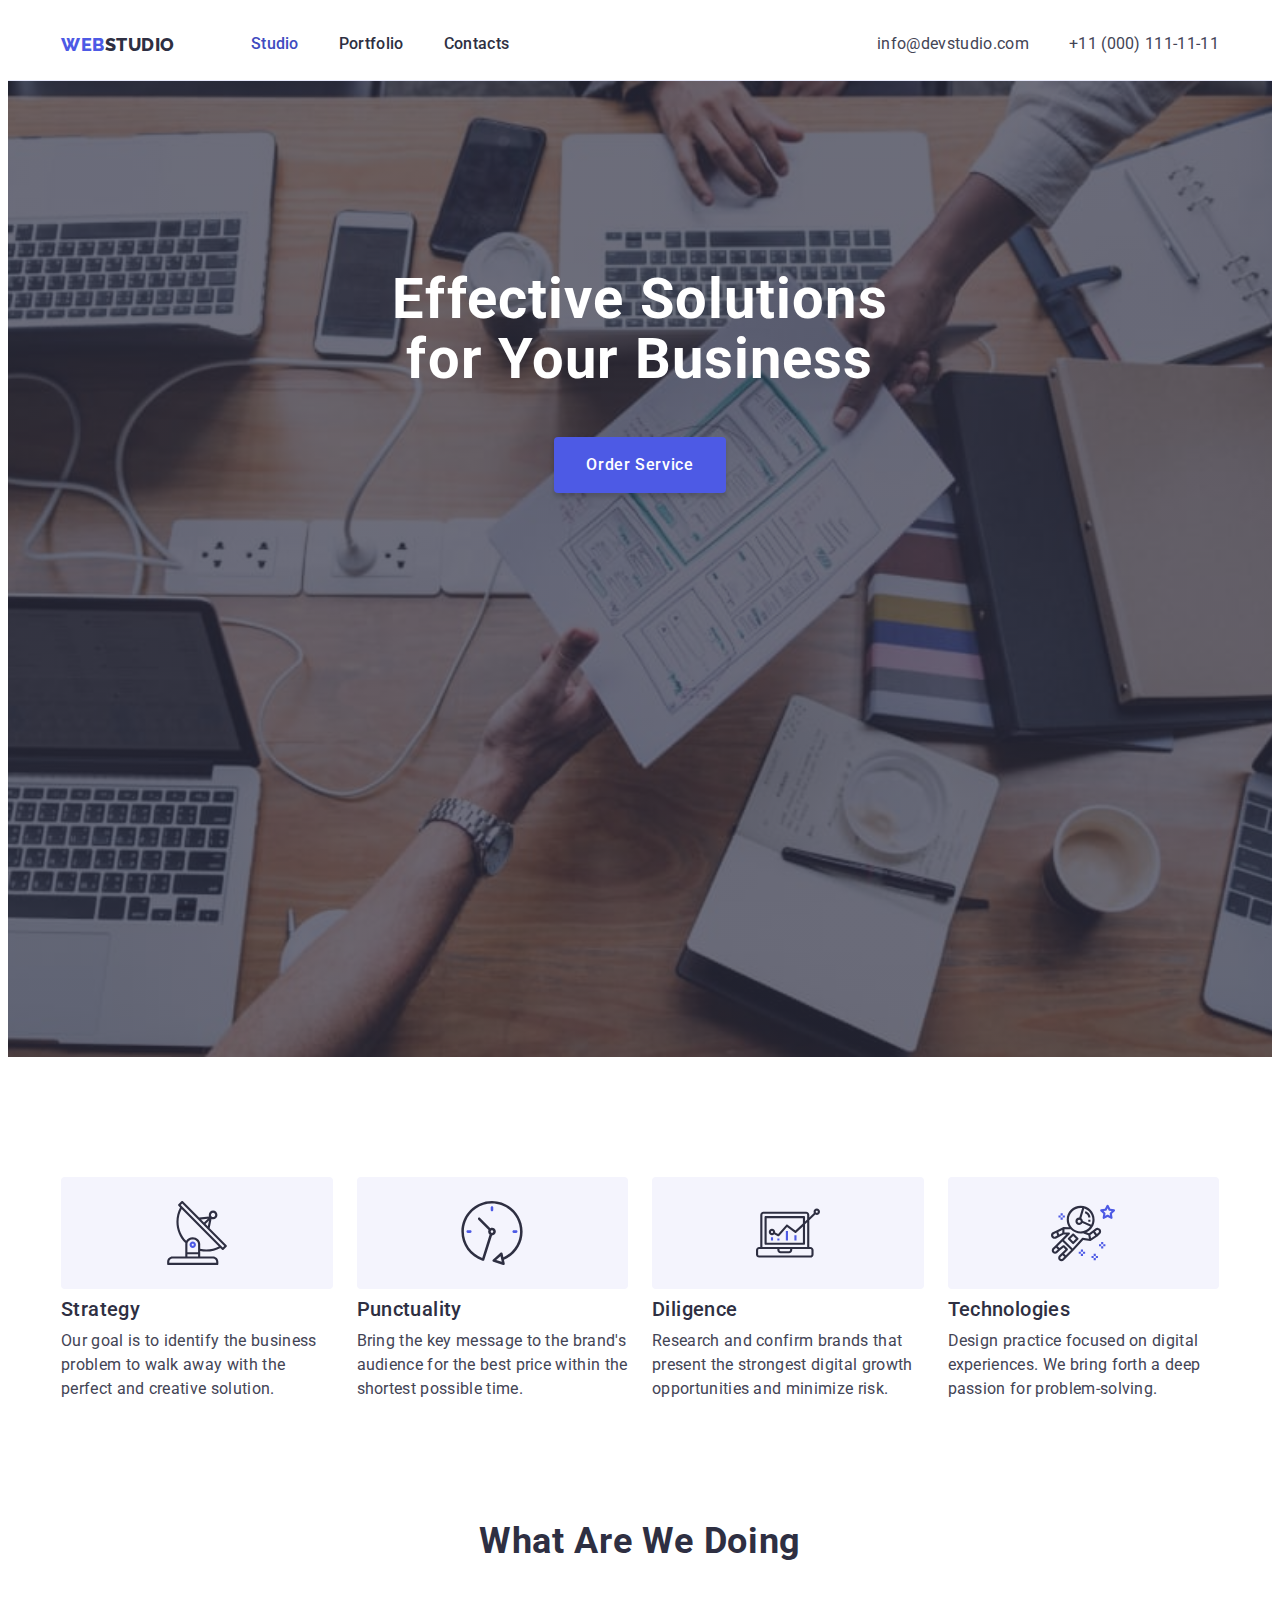
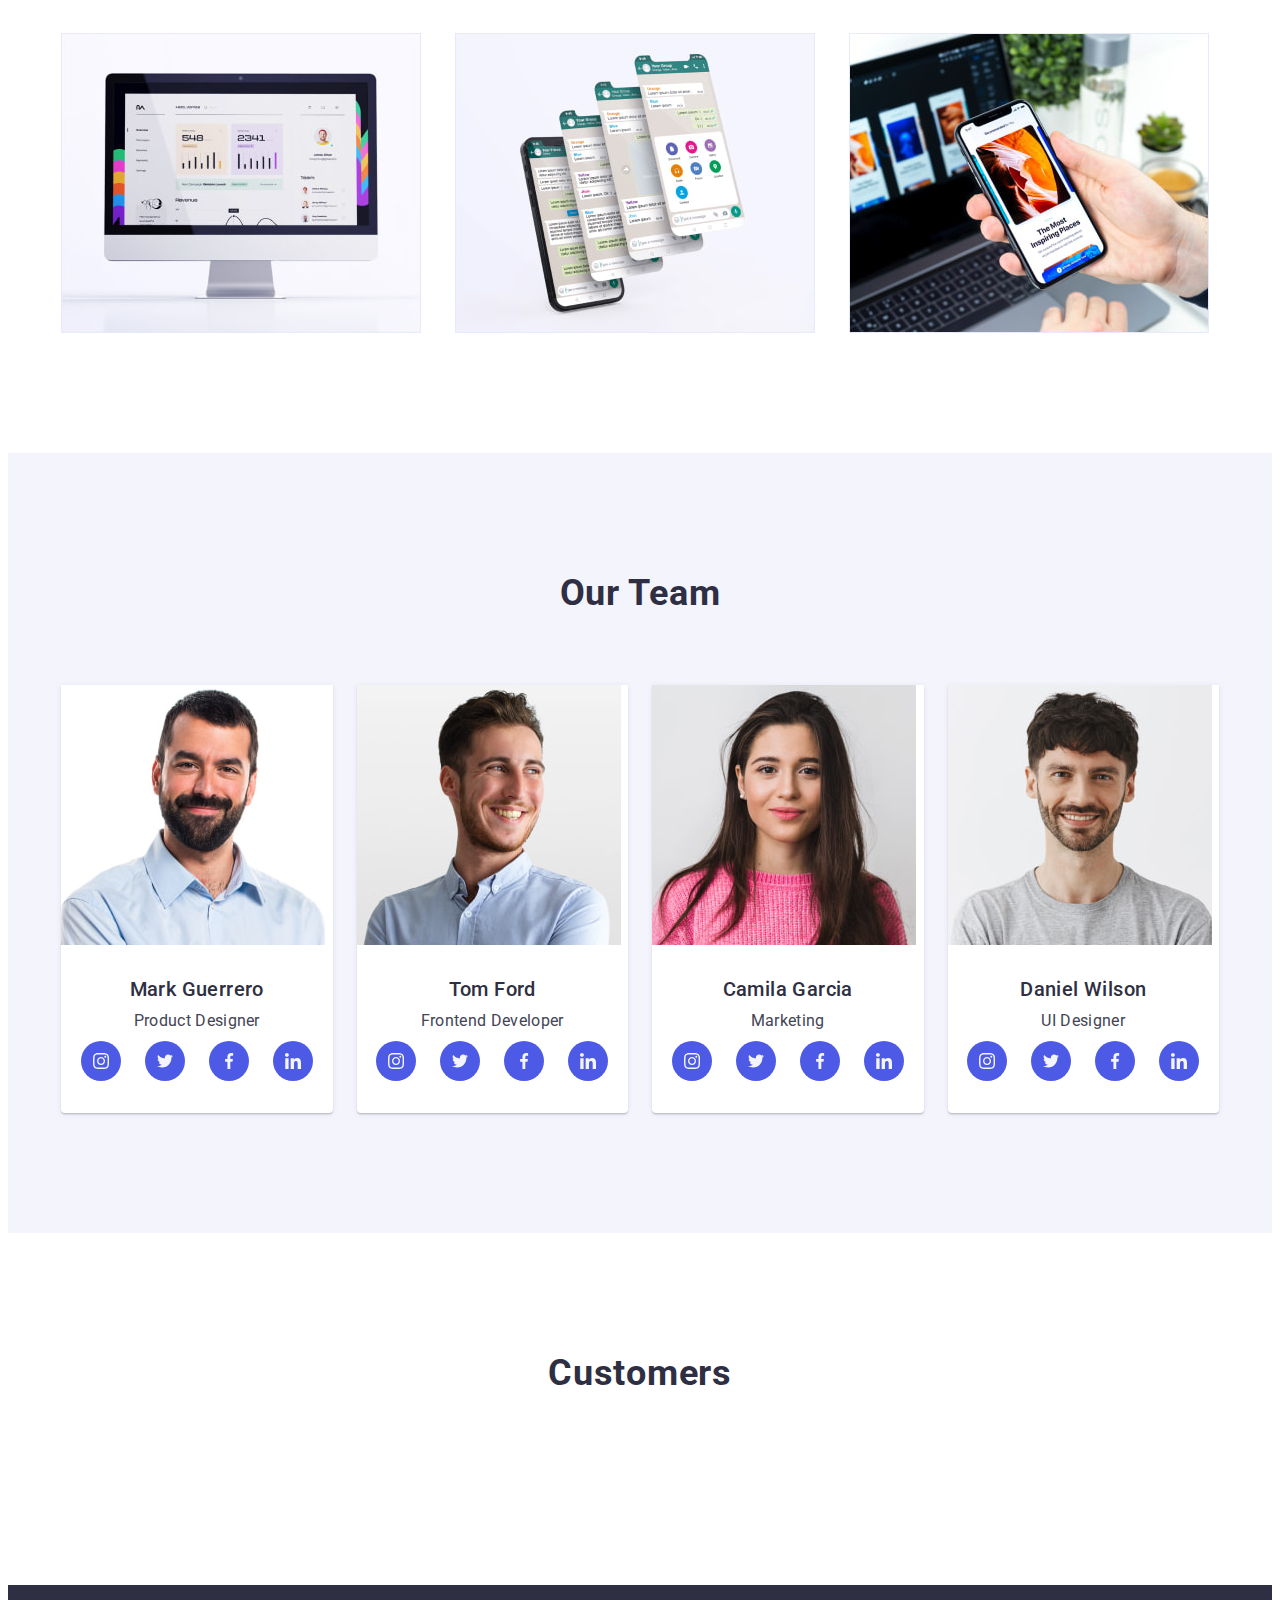
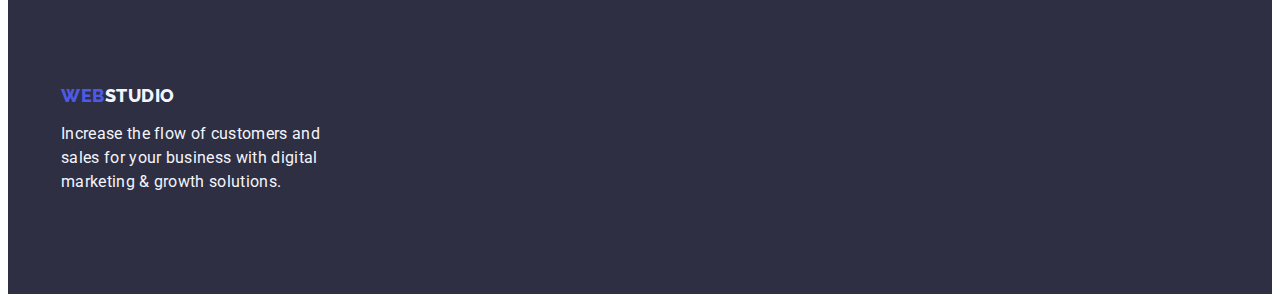
==== index.html @ a787a67c "26/03/23" ====
<!DOCTYPE html>
<html lang="en">
  <head>
    <meta charset="UTF-8" />
    <meta http-equiv="X-UA-Compatible" content="IE=edge" />
    <meta name="viewport" content="width=device-width, initial-scale=1.0" />
    <title>Web Studio</title>
    <!-- Fonts -->
    <link rel="preconnect" href="https://fonts.googleapis.com" />
    <link rel="preconnect" href="https://fonts.gstatic.com" crossorigin />
    <link
      href="https://fonts.googleapis.com/css2?family=Raleway:wght@800&family=Roboto:wght@400;500;700;900&display=swap"
      rel="stylesheet"
    />
    <!-- Modern-normalize -->
    <link
      rel="stylesheet"
      href="https://cdnjs.cloudflare.com/ajax/libs/modern-normalize/1.1.0/modern-normalize.min.css"
      integrity="sha512-wpPYUAdjBVSE4KJnH1VR1HeZfpl1ub8YT/NKx4PuQ5NmX2tKuGu6U/JRp5y+Y8XG2tV+wKQpNHVUX03MfMFn9Q=="
      crossorigin="anonymous"
      referrerpolicy="no-referrer"
    />
    <!-- Сustom styles -->
    <link rel="stylesheet" href="./css/styles.css" />
  </head>

  <body class="page">
    <!-- Header -->
    <header class="header">
      <div class="container">
        <nav class="site-nav">
          <a class="header-logo link" href="./index.html"
            >Web<span class="header-logo-studio">Studio</span></a
          >
          <ul class="nav-list list">
            <li class="nav-item">
              <a class="nav-link link current" href="./index.html">Studio</a>
            </li>
            <li class="nav-item">
              <a class="nav-link link" href="./portfolio.html">Portfolio</a>
            </li>
            <li class="nav-item">
              <a class="nav-link link" href="">Contacts</a>
            </li>
          </ul>
        </nav>
        <address class="address">
          <ul class="address-list list">
            <li class="address-item">
              <a class="address-link link" href="mailto:info@devstudio.com"
                >info@devstudio.com</a
              >
            </li>
            <li class="address-item">
              <a class="address-link link" href="tel:+110001111111"
                >+11 (000) 111-11-11</a
              >
            </li>
          </ul>
        </address>
      </div>
    </header>

    <main class="main">
      <!-- Hero -->
      <div class="bg-hero">
        <section class="hero overlay">
          <h1 class="hero-title">Effective Solutions for Your Business</h1>
          <button class="hero-btn btn" type="button">Order Service</button>
        </section>
      </div>

      <!-- Feature -->
      <section class="feature section">
        <div class="container">
          <h2 class="feature-title visually-hidden title">Feature</h2>
          <ul class="feature-list list">
            <li class="feature-item">
              <div class="feature-icon">
                <svg class="icon-antenna" width="64" height="64">
                  <use href="./images/symbol-defs.svg#icon-antenna"></use>
                </svg>
              </div>

              <h3 class="feature-subtitle subtitle">Strategy</h3>
              <p class="feature-text text">
                Our goal is to identify the business problem to walk away with
                the perfect and creative solution.
              </p>
            </li>

            <li class="feature-item">
              <div class="feature-icon">
                <svg class="icon-clock" width="64" height="64">
                  <use href="./images/symbol-defs.svg#icon-clock"></use>
                </svg>
              </div>

              <h3 class="feature-subtitle subtitle">Punctuality</h3>
              <p class="feature-text text">
                Bring the key message to the brand's audience for the best price
                within the shortest possible time.
              </p>
            </li>

            <li class="feature-item">
              <div class="feature-icon">
                <svg class="icon-diagram" width="64" height="64">
                  <use href="./images/symbol-defs.svg#icon-diagram"></use>
                </svg>
              </div>
              <h3 class="feature-subtitle subtitle">Diligence</h3>
              <p class="feature-text text">
                Research and confirm brands that present the strongest digital
                growth opportunities and minimize risk.
              </p>
            </li>

            <li class="feature-item">
              <div class="feature-icon">
                <svg class="icon-astronaut" width="64" height="64">
                  <use href="./images/symbol-defs.svg#icon-astronaut"></use>
                </svg>
              </div>
              <h3 class="feature-subtitle subtitle">Technologies</h3>
              <p class="feature-text text">
                Design practice focused on digital experiences. We bring forth a
                deep passion for problem-solving.
              </p>
            </li>
          </ul>
        </div>
      </section>

      <!-- What are we doing -->
      <section class="works section">
        <div class="container">
          <h2 class="works-title title">What are we doing</h2>
          <ul class="works-list list">
            <li class="works-item">
              <img
                src="./images/work/work-img-1.jpg"
                alt="monitor"
                width="360"
                height="300"
              />
            </li>

            <li class="works-item">
              <img
                src="./images/work/work-img-2.jpg"
                alt="touchscreen"
                width="360"
                height="300"
              />
            </li>

            <li class="works-item">
              <img
                src="./images/work/work-img-3.jpg"
                alt="mobile"
                width="360"
                height="300"
              />
            </li>
          </ul>
        </div>
      </section>

      <!-- Our team -->
      <section class="team section">
        <div class="container">
          <h2 class="team-title title">Our Team</h2>
          <ul class="team-list list">
            <li class="team-item">
              <img
                src="./images/team/mark-guerrero.jpg"
                alt="Mark Guerrero"
                width="264"
                height="260"
              />
              <div class="team-txt-card">
                <h3 class="team-subtitle subtitle">Mark Guerrero</h3>
                <p class="team-text text">Product Designer</p>

                <ul class="social-list list">
                  <li class="social-item">
                    <a
                      class="social-link link"
                      href="https://www.instagram.com/"
                      target="_blank"
                      rel="noopener noreferrer nofollow"
                    >
                      <svg class="icon-instagram" width="16" height="16">
                        <use
                          href="./images/symbol-defs.svg#icon-instagram"
                        ></use>
                      </svg>
                    </a>
                  </li>

                  <li class="social-item">
                    <a
                      class="social-link link"
                      href="https://twitter.com/"
                      target="_blank"
                      rel="noopener noreferrer nofollow"
                    >
                      <svg class="icon-twitter" width="16" height="16">
                        <use href="./images/symbol-defs.svg#icon-twitter"></use>
                      </svg>
                    </a>
                  </li>

                  <li class="social-item">
                    <a
                      class="social-link link"
                      href="https://www.facebook.com/"
                      target="_blank"
                      rel="noopener noreferrer nofollow"
                    >
                      <svg class="icon-facebook" width="16" height="16">
                        <use
                          href="./images/symbol-defs.svg#icon-facebook"
                        ></use>
                      </svg>
                    </a>
                  </li>

                  <li class="social-item">
                    <a
                      class="social-link link"
                      href="https://ua.linkedin.com/"
                      target="_blank"
                      rel="noopener noreferrer nofollow"
                    >
                      <svg class="icon-linkedin" width="16" height="16">
                        <use
                          href="./images/symbol-defs.svg#icon-linkedin"
                        ></use>
                      </svg>
                    </a>
                  </li>
                </ul>
              </div>
            </li>

            <li class="team-item">
              <img
                src="./images/team/tom-ford.jpg"
                alt="Tom Ford"
                width="264"
                height="260"
              />
              <div class="team-txt-card">
                <h3 class="team-subtitle subtitle">Tom Ford</h3>
                <p class="team-text text">Frontend Developer</p>

                <ul class="social-list list">
                  <li class="social-item">
                    <a
                      class="social-link link"
                      href="https://www.instagram.com/"
                      target="_blank"
                      rel="noopener noreferrer nofollow"
                    >
                      <svg class="icon-instagram" width="16" height="16">
                        <use
                          href="./images/symbol-defs.svg#icon-instagram"
                        ></use>
                      </svg>
                    </a>
                  </li>

                  <li class="social-item">
                    <a
                      class="social-link link"
                      href="https://twitter.com/"
                      target="_blank"
                      rel="noopener noreferrer nofollow"
                    >
                      <svg class="icon-twitter" width="16" height="16">
                        <use href="./images/symbol-defs.svg#icon-twitter"></use>
                      </svg>
                    </a>
                  </li>

                  <li class="social-item">
                    <a
                      class="social-link link"
                      href="https://www.facebook.com/"
                      target="_blank"
                      rel="noopener noreferrer nofollow"
                    >
                      <svg class="icon-facebook" width="16" height="16">
                        <use
                          href="./images/symbol-defs.svg#icon-facebook"
                        ></use>
                      </svg>
                    </a>
                  </li>

                  <li class="social-item">
                    <a
                      class="social-link link"
                      href="https://ua.linkedin.com/"
                      target="_blank"
                      rel="noopener noreferrer nofollow"
                    >
                      <svg class="icon-linkedin" width="16" height="16">
                        <use
                          href="./images/symbol-defs.svg#icon-linkedin"
                        ></use>
                      </svg>
                    </a>
                  </li>
                </ul>
              </div>
            </li>

            <li class="team-item">
              <img
                src="./images/team/camila-garcia.jpg"
                alt="Camila Garcia"
                width="264"
                height="260"
              />
              <div class="team-txt-card">
                <h3 class="team-subtitle subtitle">Camila Garcia</h3>
                <p class="team-text text">Marketing</p>

                <ul class="social-list list">
                  <li class="social-item">
                    <a
                      class="social-link link"
                      href="https://www.instagram.com/"
                      target="_blank"
                      rel="noopener noreferrer nofollow"
                    >
                      <svg class="icon-instagram" width="16" height="16">
                        <use
                          href="./images/symbol-defs.svg#icon-instagram"
                        ></use>
                      </svg>
                    </a>
                  </li>

                  <li class="social-item">
                    <a
                      class="social-link link"
                      href="https://twitter.com/"
                      target="_blank"
                      rel="noopener noreferrer nofollow"
                    >
                      <svg class="icon-twitter" width="16" height="16">
                        <use href="./images/symbol-defs.svg#icon-twitter"></use>
                      </svg>
                    </a>
                  </li>

                  <li class="social-item">
                    <a
                      class="social-link link"
                      href="https://www.facebook.com/"
                      target="_blank"
                      rel="noopener noreferrer nofollow"
                    >
                      <svg class="icon-facebook" width="16" height="16">
                        <use
                          href="./images/symbol-defs.svg#icon-facebook"
                        ></use>
                      </svg>
                    </a>
                  </li>

                  <li class="social-item">
                    <a
                      class="social-link link"
                      href="https://ua.linkedin.com/"
                      target="_blank"
                      rel="noopener noreferrer nofollow"
                    >
                      <svg class="icon-linkedin" width="16" height="16">
                        <use
                          href="./images/symbol-defs.svg#icon-linkedin"
                        ></use>
                      </svg>
                    </a>
                  </li>
                </ul>
              </div>
            </li>

            <li class="team-item">
              <img
                src="./images/team/daniel-wilson.jpg"
                alt="Daniel Wilson"
                width="264"
                height="260"
              />
              <div class="team-txt-card">
                <h3 class="team-subtitle subtitle">Daniel Wilson</h3>
                <p class="team-text text">UI Designer</p>

                <ul class="social-list list">
                  <li class="social-item">
                    <a
                      class="social-link link"
                      href="https://www.instagram.com/"
                      target="_blank"
                      rel="noopener noreferrer nofollow"
                    >
                      <svg class="icon-instagram" width="16" height="16">
                        <use
                          href="./images/symbol-defs.svg#icon-instagram"
                        ></use>
                      </svg>
                    </a>
                  </li>

                  <li class="social-item">
                    <a
                      class="social-link link"
                      href="https://twitter.com/"
                      target="_blank"
                      rel="noopener noreferrer nofollow"
                    >
                      <svg class="icon-twitter" width="16" height="16">
                        <use href="./images/symbol-defs.svg#icon-twitter"></use>
                      </svg>
                    </a>
                  </li>

                  <li class="social-item">
                    <a
                      class="social-link link"
                      href="https://www.facebook.com/"
                      target="_blank"
                      rel="noopener noreferrer nofollow"
                    >
                      <svg class="icon-facebook" width="16" height="16">
                        <use
                          href="./images/symbol-defs.svg#icon-facebook"
                        ></use>
                      </svg>
                    </a>
                  </li>

                  <li class="social-item">
                    <a
                      class="social-link link"
                      href="https://ua.linkedin.com/"
                      target="_blank"
                      rel="noopener noreferrer nofollow"
                    >
                      <svg class="icon-linkedin" width="16" height="16">
                        <use
                          href="./images/symbol-defs.svg#icon-linkedin"
                        ></use>
                      </svg>
                    </a>
                  </li>
                </ul>
              </div>
            </li>
          </ul>
        </div>
      </section>

      <!-- Customers -->
      <section class="customers section">
        <div class="container">
          <h2 class="customers-title title">Customers</h2>
          <ul class="customers-list list">
            <li class="customers-item"></li>
            <li class="customers-item"></li>
            <li class="customers-item"></li>
            <li class="customers-item"></li>
            <li class="customers-item"></li>
            <li class="customers-item"></li>
          </ul>
        </div>
      </section>
    </main>

    <!-- Footer -->
    <footer class="footer">
      <div class="container">
        <a class="footer-logo link" href="./index.html"
          >Web<span class="footer-logo-studio">Studio</span></a
        >
        <p class="footer-text text">
          Increase the flow of customers and sales for your business with
          digital marketing & growth solutions.
        </p>
      </div>
    </footer>
  </body>
</html>
---- css/styles.css ----
:root {
  /** Fonts */
  --primary-font: 'Roboto', sans-serif;
  --secondary-font: 'Raleway', sans-serif;

  /** Logo txt colors */
  --primary-logo-cl: #4d5ae5;
  --secondary-logo-cl: #2e2f42;
  --footer-studio-cl: #f4f4fd;

  /** Text colors */
  --primary-txt-cl: #434455;
  --secondary-txt-cl: #2e2f42;
  --hero-txt-cl: #ffffff;
  --footer-txt-cl: #f4f4fd;
  --accent-link-txt-cl: #404bbf;

  /** Background colors */
  --page-bgd-cl: #ffffff;
  --hero-bgd-cl: #2e2f42;
  --team-bgd-cl: #f4f4fd;
  --footer-bgd-cl: #2e2f42;

  /** Buttons text colors */
  --btn-hero-txt-cl: #ffffff;
  --btns-portfolio-txt-cl: #4d5ae5;
  --accent-btns-portfolio-txt-cl: #ffffff;

  /** Buttons background colors */
  --btn-hero-bgd-cl: #4d5ae5;
  --btns-portfolio-bgd-cl: #f4f4fd;
  --accent-btns-bgd-cl: #404bbf;

  /** Buttons border color */
  --btns-portfolio-border-cl: #e7e9fc;

  /** Header line color */
  --header-line-cl: #e7e9fc;

  /** Cards */
  --cards-bgd-cl: #ffffff;
  --portfolio-cards-border-cl: #e7e9fc;

  /** Icons color */
--feature-icons-bgd: #F4F4FD;
--social-links-cl: #F4F4FD; 
--social-links-bgd: #4D5AE5;
}

.page {
  font-family: var(--primary-font);

  color: var(--primary-txt-cl);
  background-color: var(--page-bgd-cl);
}

/** === Reset === */

h1,
h2,
h3,
h4,
h5,
h6,
p {
  margin-top: 0px;
  margin-bottom: 0px;
}

ul {
  margin-top: 0px;
  margin-bottom: 0px;
  padding-left: 0px;
}

img {
  display: block;

  max-width: 100%;
  height: auto;
}

address {
  font-style: normal;
}

button {
  cursor: pointer;
}

.link {
  text-decoration: none;
}

.list {
  list-style: none;
}

/** === General === */

.section {
  padding-top: 120px;
  padding-bottom: 120px;
}

.container {
  width: 1158px;
  padding-left: 15px;
  padding-right: 15px;
  margin-left: auto;
  margin-right: auto;
}

.visually-hidden {
  position: absolute;
  width: 1px;
  height: 1px;
  margin: -1px;
  border: 0;
  padding: 0;

  white-space: nowrap;
  clip-path: inset(100%);
  clip: rect(0 0 0 0);
  overflow: hidden;
}

.btn {
  font-weight: 500;
  font-size: 16px;
  line-height: calc(24 / 16);
}

.section .title {
  margin-bottom: 72px;

  font-size: 36px;
  line-height: calc(40 / 36);
  letter-spacing: 0.02em;

  text-transform: capitalize;
  text-align: center;

  color: var(--secondary-txt-cl);
}

.section .subtitle {
  font-weight: 500;
  font-size: 20px;
  line-height: calc(24 / 20);
  letter-spacing: 0.02em;

  color: var(--secondary-txt-cl);
}

.text {
  font-size: 16px;
  line-height: calc(24 / 16);
  letter-spacing: 0.02em;
}

/**========== Header ==========*/

.header > .container {
  display: flex;
  align-items: center;
}

.site-nav {
  display: flex;
  align-items: center;
}

.nav-list,
.address-list {
  display: flex;
  align-items: center;
}

.nav-item:not(:last-child),
.address-item:not(:last-child) {
  margin-right: 40px;
}

.address {
  margin-left: auto;
}

.header-logo {
  margin-right: 76px;  
}

.nav-link,
.address-link {
  display: inline-block;

  padding-top: 24px;
  padding-bottom: 24px;
}

.header {
  border-bottom: 1px solid var(--header-line-cl);
}

.header-logo {
  font-family: var(--secondary-font);
  font-weight: 800;
  font-size: 18px;
  line-height: calc(21 / 18);
  letter-spacing: 0.03em;

  text-transform: uppercase;

  color: var(--primary-logo-cl);
}

.header-logo-studio {
  color: var(--secondary-logo-cl);
}

.nav-link {
  font-weight: 500;
  font-size: 16px;
  line-height: calc(24 / 16);
  letter-spacing: 0.02em;

  color: var(--secondary-txt-cl);
}

.nav-list .link:hover,
.nav-list .link:focus,
.nav-list .link.current,
.address-list .link:hover,
.address-list .link:focus {
  color: var(--accent-link-txt-cl);
}

.address-link {
  font-weight: 400;
  font-size: 16px;
  line-height: calc(24 / 16);
  letter-spacing: 0.02em;

  color: currentColor;
}

/**========== Hero ========== */

.bg-hero {
  background-color: var(--hero-bgd-cl);
}

.overlay {
  max-width: 1440px;
  min-height: 600px;

  margin-left: auto;
  margin-right: auto;

  background-image: linear-gradient(
      rgba(46, 47, 66, 0.7),
      rgba(46, 47, 66, 0.7)
    ),
    url("../images/hero/people-office.jpg");  
  background-size: cover;
  background-position: center;
}

.hero {
  padding-top: 188px;
  padding-bottom: 188px;
}

.hero-title {
  margin-bottom: 48px;
  margin-right: auto;
  margin-left: auto;
  max-width: 496px;

  font-size: 56px;
  line-height: calc(60 / 56);
  letter-spacing: 0.02em;
  text-align: center;

  color: var(--hero-txt-cl);
}

.hero-btn {
  display: block;
  margin-right: auto;
  margin-left: auto;
  padding: 16px 32px;
  min-width: 169px;

  font-family: inherit;
  letter-spacing: 0.04em;

  color: var(--btn-hero-txt-cl);
  background-color: var(--btn-hero-bgd-cl);

  border: none;
  box-shadow: 0px 4px 4px rgba(0, 0, 0, 0.15);
  border-radius: 4px;
}

.hero-btn:hover,
.hero-btn:focus {
  background-color: var(--accent-btns-bgd-cl);
}

/**========== Feature ==========*/

.feature-list {
  display: flex;
  gap: 24px;
}

.feature-item {
  flex-basis: calc((100% - 72px) / 4);
}

.feature-icon {
  display: flex;
  justify-content: center;
  align-items: center;

  margin-bottom: 8px;
  height: 112px;

  background-color: var(--feature-icons-bgd);

  border-radius: 4px;  
}

.feature-subtitle {
  margin-bottom: 8px;
}

/**========== What are we doing ==========*/

.works {
  padding-top: 0px;
}

.works-list {
  display: flex;
  flex-wrap: wrap;
  column-gap: 24px;
  row-gap: 24px;
}

.works-item {
  flex-basis: calc((100% - 48px) / 3);
}

/**========== Our team ==========*/

.team {
  background-color: var(--team-bgd-cl);
}

.team-list {
  display: flex;
  flex-wrap: wrap;
  column-gap: 24px;
  row-gap: 24px;
}

.team-item {
  flex-basis: calc((100% - 72px) / 4);

  background-color: var(--cards-bgd-cl);

  box-shadow: 0px 1px 6px rgba(46, 47, 66, 0.08),
    0px 1px 1px rgba(46, 47, 66, 0.16), 0px 2px 1px rgba(46, 47, 66, 0.08);
  border-radius: 0px 0px 4px 4px;
}

.team-txt-card {
  padding: 32px 0px;  
}

.team-subtitle {
  margin-bottom: 8px;

  text-align: center;
}

.team-text {
  margin-bottom: 8px;

  text-align: center;  
}

/**========== Our team (social) ==========*/

.social-list {
  display: flex;  
  justify-content: center;
  gap: 24px;
}

.social-link {
  display: flex;  
  justify-content: center;
  align-items: center;    
  width: 40px;
  height: 40px;
  
  background-color: var(--social-links-bgd);  
  
  border-radius: 50%;
}





















/**========== Customers ==========*/

/**========== Footer ==========*/

.footer {
  padding-top: 100px;
  padding-bottom: 100px;
}

.footer-logo {
  display: inline-block;
  margin-bottom: 16px;

  font-family: var(--secondary-font);
  font-weight: 800;
  font-size: 18px;
  line-height: calc(21 / 18);
  letter-spacing: 0.03em;

  text-transform: uppercase;

  color: var(--primary-logo-cl);
}

.footer-logo-studio {
  color: var(--footer-studio-cl);
}

.footer-text {
  width: 264px;

  color: var(--footer-txt-cl);
}

.footer {
  background-color: var(--footer-bgd-cl);
}

/**========== Portfolio ==========*/

.portfolio {
  padding-top: 96px;
}

.portfolio-buttons {
  display: flex;
  justify-content: center;

  margin-bottom: 72px;
}

.portfolio-cards {
  display: flex;
  flex-wrap: wrap;
  column-gap: 24px;
  row-gap: 48px;
}

.portfolio-buttons > .item:not(:last-child) {
  margin-right: 24px;
}

.portfolio-btn {
  padding: 11px 23px;

  font-family: inherit;
  letter-spacing: 0.04em;

  color: var(--btns-portfolio-txt-cl);
  background-color: var(--btns-portfolio-bgd-cl);

  border: 1px solid var(--btns-portfolio-border-cl);
  border-radius: 4px;
}

.portfolio-btn:hover,
.portfolio-btn:focus {
  color: var(--accent-btns-portfolio-txt-cl);
  background-color: var(--accent-btns-bgd-cl);

  box-shadow: 0px 3px 1px rgba(0, 0, 0, 0.1), 0px 2px 1px rgba(0, 0, 0, 0.08),
    0px 2px 2px rgba(0, 0, 0, 0.12);
}

.portfolio-subtitle {
  margin-bottom: 8px;
}

.portfolio-text {
  color: var(--primary-txt-cl);
}

.portfolio-cards > .item {
  flex-basis: calc((100% - 48px) / 3);

  background-color: var(--cards-bgd-cl);
}

.portfolio-cards > .item:hover {
  box-shadow: 0px 1px 6px rgba(46, 47, 66, 0.08),
    0px 1px 1px rgba(46, 47, 66, 0.16), 0px 2px 1px rgba(46, 47, 66, 0.08);
}

.portfolio-txt-card {
  padding: 32px 16px;

  border: 1px solid var(--portfolio-cards-border-cl);
  border-top: 0px;
}
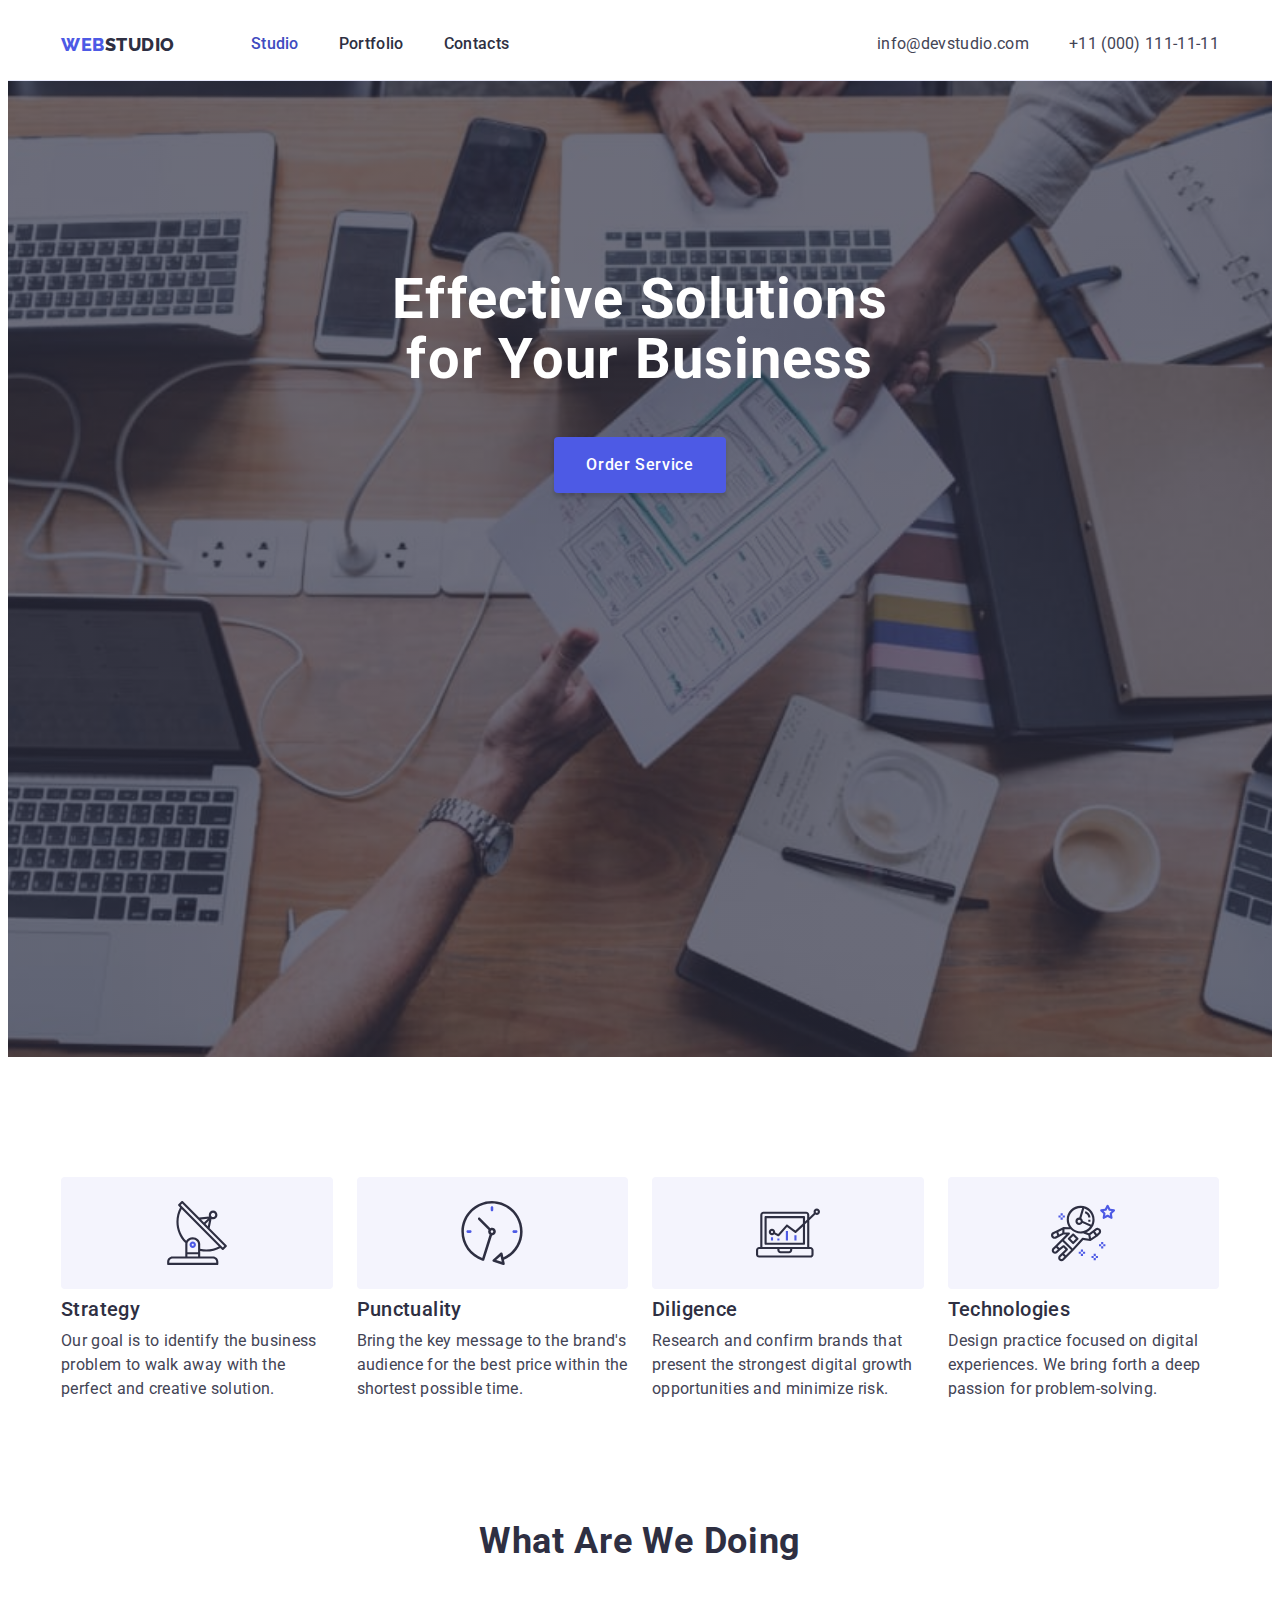
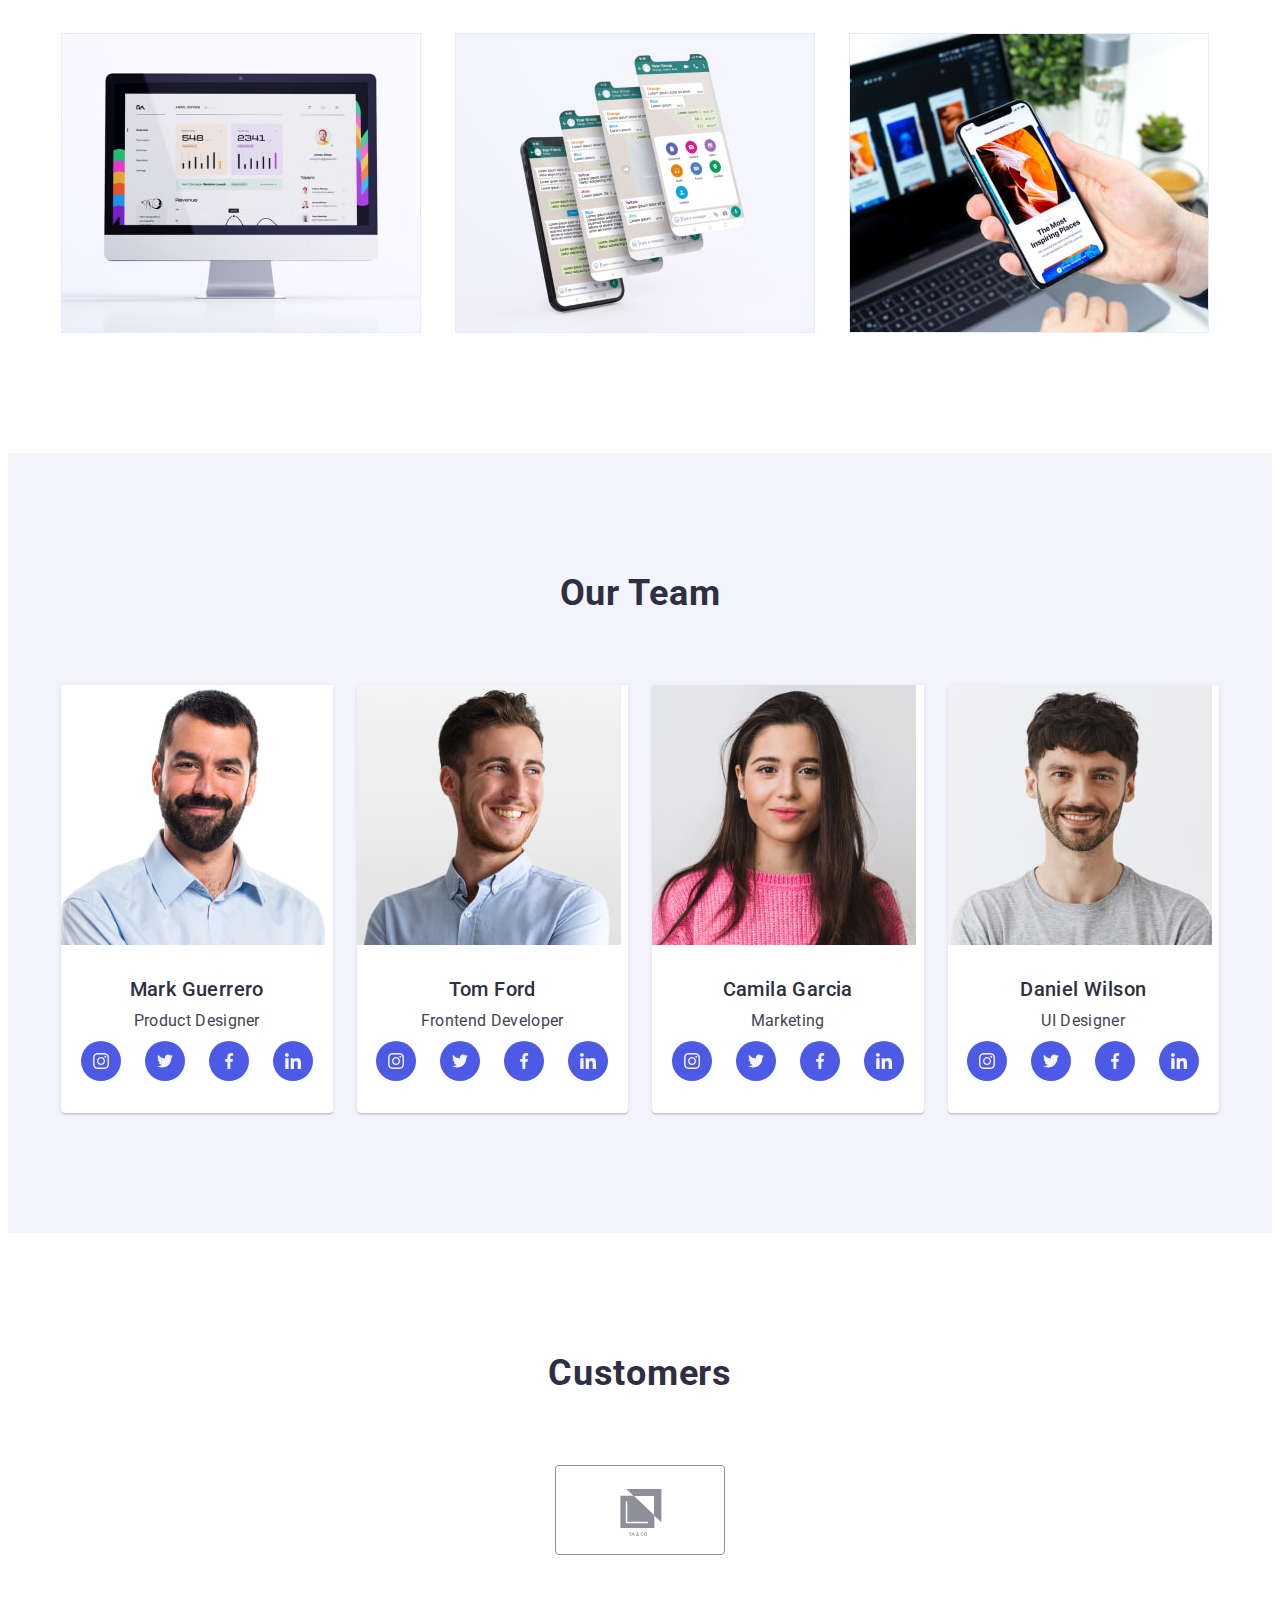
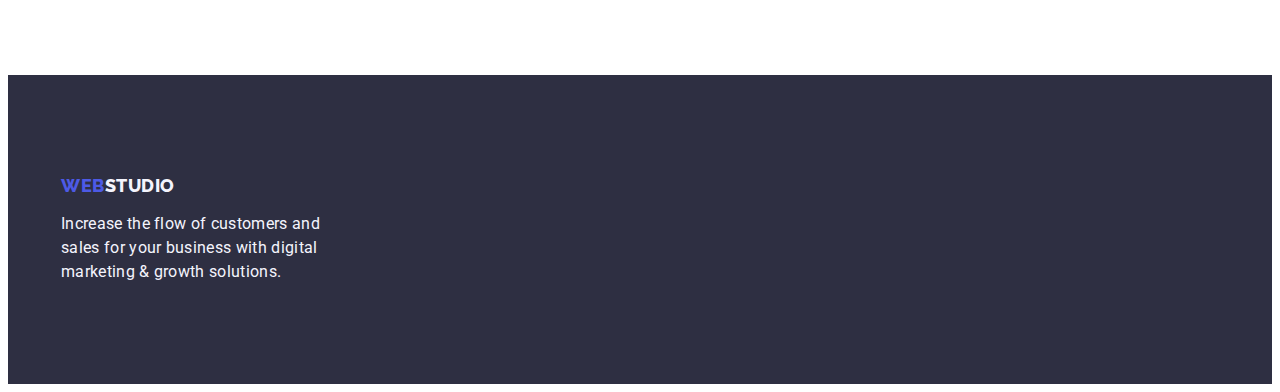
==== commit 52339d33: "27/03/23" ====
--- a/index.html
+++ b/index.html
@@ -77,8 +77,8 @@
           <ul class="feature-list list">
             <li class="feature-item">
               <div class="feature-icon">
-                <svg class="icon-antenna" width="64" height="64">
-                  <use href="./images/symbol-defs.svg#icon-antenna"></use>
+                <svg class="icon-antenna icon">
+                  <use href="./images/icons.svg#icon-antenna"></use>
                 </svg>
               </div>
 
@@ -91,8 +91,8 @@
 
             <li class="feature-item">
               <div class="feature-icon">
-                <svg class="icon-clock" width="64" height="64">
-                  <use href="./images/symbol-defs.svg#icon-clock"></use>
+                <svg class="icon-clock icon">
+                  <use href="./images/icons.svg#icon-clock"></use>
                 </svg>
               </div>
 
@@ -105,8 +105,8 @@
 
             <li class="feature-item">
               <div class="feature-icon">
-                <svg class="icon-diagram" width="64" height="64">
-                  <use href="./images/symbol-defs.svg#icon-diagram"></use>
+                <svg class="icon-diagram icon">
+                  <use href="./images/icons.svg#icon-diagram"></use>
                 </svg>
               </div>
               <h3 class="feature-subtitle subtitle">Diligence</h3>
@@ -118,8 +118,8 @@
 
             <li class="feature-item">
               <div class="feature-icon">
-                <svg class="icon-astronaut" width="64" height="64">
-                  <use href="./images/symbol-defs.svg#icon-astronaut"></use>
+                <svg class="icon-astronaut icon">
+                  <use href="./images/icons.svg#icon-astronaut"></use>
                 </svg>
               </div>
               <h3 class="feature-subtitle subtitle">Technologies</h3>
@@ -191,9 +191,9 @@
                       target="_blank"
                       rel="noopener noreferrer nofollow"
                     >
-                      <svg class="icon-instagram" width="16" height="16">
-                        <use
-                          href="./images/symbol-defs.svg#icon-instagram"
+                      <svg class="icon-instagram icon">
+                        <use
+                          href="./images/icons.svg#icon-instagram"
                         ></use>
                       </svg>
                     </a>
@@ -206,8 +206,8 @@
                       target="_blank"
                       rel="noopener noreferrer nofollow"
                     >
-                      <svg class="icon-twitter" width="16" height="16">
-                        <use href="./images/symbol-defs.svg#icon-twitter"></use>
+                      <svg class="icon-twitter icon">
+                        <use href="./images/icons.svg#icon-twitter"></use>
                       </svg>
                     </a>
                   </li>
@@ -219,9 +219,9 @@
                       target="_blank"
                       rel="noopener noreferrer nofollow"
                     >
-                      <svg class="icon-facebook" width="16" height="16">
-                        <use
-                          href="./images/symbol-defs.svg#icon-facebook"
+                      <svg class="icon-facebook icon">
+                        <use
+                          href="./images/icons.svg#icon-facebook"
                         ></use>
                       </svg>
                     </a>
@@ -234,9 +234,9 @@
                       target="_blank"
                       rel="noopener noreferrer nofollow"
                     >
-                      <svg class="icon-linkedin" width="16" height="16">
-                        <use
-                          href="./images/symbol-defs.svg#icon-linkedin"
+                      <svg class="icon-linkedin icon">
+                        <use
+                          href="./images/icons.svg#icon-linkedin"
                         ></use>
                       </svg>
                     </a>
@@ -264,9 +264,9 @@
                       target="_blank"
                       rel="noopener noreferrer nofollow"
                     >
-                      <svg class="icon-instagram" width="16" height="16">
-                        <use
-                          href="./images/symbol-defs.svg#icon-instagram"
+                      <svg class="icon-instagram icon">
+                        <use
+                          href="./images/icons.svg#icon-instagram"
                         ></use>
                       </svg>
                     </a>
@@ -279,8 +279,8 @@
                       target="_blank"
                       rel="noopener noreferrer nofollow"
                     >
-                      <svg class="icon-twitter" width="16" height="16">
-                        <use href="./images/symbol-defs.svg#icon-twitter"></use>
+                      <svg class="icon-twitter icon">
+                        <use href="./images/icons.svg#icon-twitter"></use>
                       </svg>
                     </a>
                   </li>
@@ -292,9 +292,9 @@
                       target="_blank"
                       rel="noopener noreferrer nofollow"
                     >
-                      <svg class="icon-facebook" width="16" height="16">
-                        <use
-                          href="./images/symbol-defs.svg#icon-facebook"
+                      <svg class="icon-facebook icon">
+                        <use
+                          href="./images/icons.svg#icon-facebook"
                         ></use>
                       </svg>
                     </a>
@@ -307,9 +307,9 @@
                       target="_blank"
                       rel="noopener noreferrer nofollow"
                     >
-                      <svg class="icon-linkedin" width="16" height="16">
-                        <use
-                          href="./images/symbol-defs.svg#icon-linkedin"
+                      <svg class="icon-linkedin icon">
+                        <use
+                          href="./images/icons.svg#icon-linkedin"
                         ></use>
                       </svg>
                     </a>
@@ -337,9 +337,9 @@
                       target="_blank"
                       rel="noopener noreferrer nofollow"
                     >
-                      <svg class="icon-instagram" width="16" height="16">
-                        <use
-                          href="./images/symbol-defs.svg#icon-instagram"
+                      <svg class="icon-instagram icon">
+                        <use
+                          href="./images/icons.svg#icon-instagram"
                         ></use>
                       </svg>
                     </a>
@@ -352,8 +352,8 @@
                       target="_blank"
                       rel="noopener noreferrer nofollow"
                     >
-                      <svg class="icon-twitter" width="16" height="16">
-                        <use href="./images/symbol-defs.svg#icon-twitter"></use>
+                      <svg class="icon-twitter icon">
+                        <use href="./images/icons.svg#icon-twitter"></use>
                       </svg>
                     </a>
                   </li>
@@ -365,9 +365,9 @@
                       target="_blank"
                       rel="noopener noreferrer nofollow"
                     >
-                      <svg class="icon-facebook" width="16" height="16">
-                        <use
-                          href="./images/symbol-defs.svg#icon-facebook"
+                      <svg class="icon-facebook icon">
+                        <use
+                          href="./images/icons.svg#icon-facebook"
                         ></use>
                       </svg>
                     </a>
@@ -380,9 +380,9 @@
                       target="_blank"
                       rel="noopener noreferrer nofollow"
                     >
-                      <svg class="icon-linkedin" width="16" height="16">
-                        <use
-                          href="./images/symbol-defs.svg#icon-linkedin"
+                      <svg class="icon-linkedin icon">
+                        <use
+                          href="./images/icons.svg#icon-linkedin"
                         ></use>
                       </svg>
                     </a>
@@ -410,9 +410,9 @@
                       target="_blank"
                       rel="noopener noreferrer nofollow"
                     >
-                      <svg class="icon-instagram" width="16" height="16">
-                        <use
-                          href="./images/symbol-defs.svg#icon-instagram"
+                      <svg class="icon-instagram icon">
+                        <use
+                          href="./images/icons.svg#icon-instagram"
                         ></use>
                       </svg>
                     </a>
@@ -425,8 +425,8 @@
                       target="_blank"
                       rel="noopener noreferrer nofollow"
                     >
-                      <svg class="icon-twitter" width="16" height="16">
-                        <use href="./images/symbol-defs.svg#icon-twitter"></use>
+                      <svg class="icon-twitter icon">
+                        <use href="./images/icons.svg#icon-twitter"></use>
                       </svg>
                     </a>
                   </li>
@@ -438,9 +438,9 @@
                       target="_blank"
                       rel="noopener noreferrer nofollow"
                     >
-                      <svg class="icon-facebook" width="16" height="16">
-                        <use
-                          href="./images/symbol-defs.svg#icon-facebook"
+                      <svg class="icon-facebook icon">
+                        <use
+                          href="./images/icons.svg#icon-facebook"
                         ></use>
                       </svg>
                     </a>
@@ -453,9 +453,9 @@
                       target="_blank"
                       rel="noopener noreferrer nofollow"
                     >
-                      <svg class="icon-linkedin" width="16" height="16">
-                        <use
-                          href="./images/symbol-defs.svg#icon-linkedin"
+                      <svg class="icon-linkedin icon">
+                        <use
+                          href="./images/icons.svg#icon-linkedin"
                         ></use>
                       </svg>
                     </a>
@@ -472,12 +472,16 @@
         <div class="container">
           <h2 class="customers-title title">Customers</h2>
           <ul class="customers-list list">
-            <li class="customers-item"></li>
-            <li class="customers-item"></li>
-            <li class="customers-item"></li>
-            <li class="customers-item"></li>
-            <li class="customers-item"></li>
-            <li class="customers-item"></li>
+            <li class="customers-item">
+              <a class="customers-link" href="#" target="_blank" rel="noopener noreferrer nofollow"
+                ><svg class="client-logo">
+                  <use href="./images/icons.svg#icon-client-1"></use></svg
+              ></a>
+            </li>
+
+
+
+
           </ul>
         </div>
       </section>
--- a/css/styles.css
+++ b/css/styles.css
@@ -45,6 +45,11 @@
 --feature-icons-bgd: #F4F4FD;
 --social-links-cl: #F4F4FD; 
 --social-links-bgd: #4D5AE5;
+--social-links-accent-bgd: #404BBF;
+--customers-links-cl: #8E8F99;
+--customers-links-accent-cl: #404BBF;
+--customers-border-links-cl: #8E8F99;
+--customers-border-links-accent-cl: #404BBF;
 }
 
 .page {
@@ -317,6 +322,11 @@
 
 .feature-item {
   flex-basis: calc((100% - 72px) / 4);
+}
+
+.feature .icon {
+  width: 64px;
+  height: 64px;
 }
 
 .feature-icon {
@@ -412,27 +422,48 @@
   border-radius: 50%;
 }
 
-
-
-
-
-
-
-
-
-
-
-
-
-
-
-
-
-
-
-
+.social-link:hover,
+.social-link:focus {
+  background-color: var(--social-links-accent-bgd);
+}
+
+.team .icon {
+  width: 16px;
+  height: 16px;
+  fill: var(--social-links-cl);
+}
 
 /**========== Customers ==========*/
+
+.customers-list {
+  display: flex;
+  justify-content: center;
+  gap: 24px;
+}
+
+.customers-link {
+  display: flex;
+  justify-content: center;
+  align-items: center;
+  width: 168px;
+  height: 88px;
+
+  border: 1px solid var(--customers-border-links-cl);
+  border-radius: 4px;
+
+  fill: var(--customers-links-cl);
+}
+
+.customers-link:hover,
+.customers-link:focus {
+  border: 1px solid var(--customers-border-links-accent-cl);  
+  fill: var(--customers-links-accent-cl);
+}
+
+.client-logo {
+  width: 104px;
+  height: 56px;  
+}
 
 /**========== Footer ==========*/
 
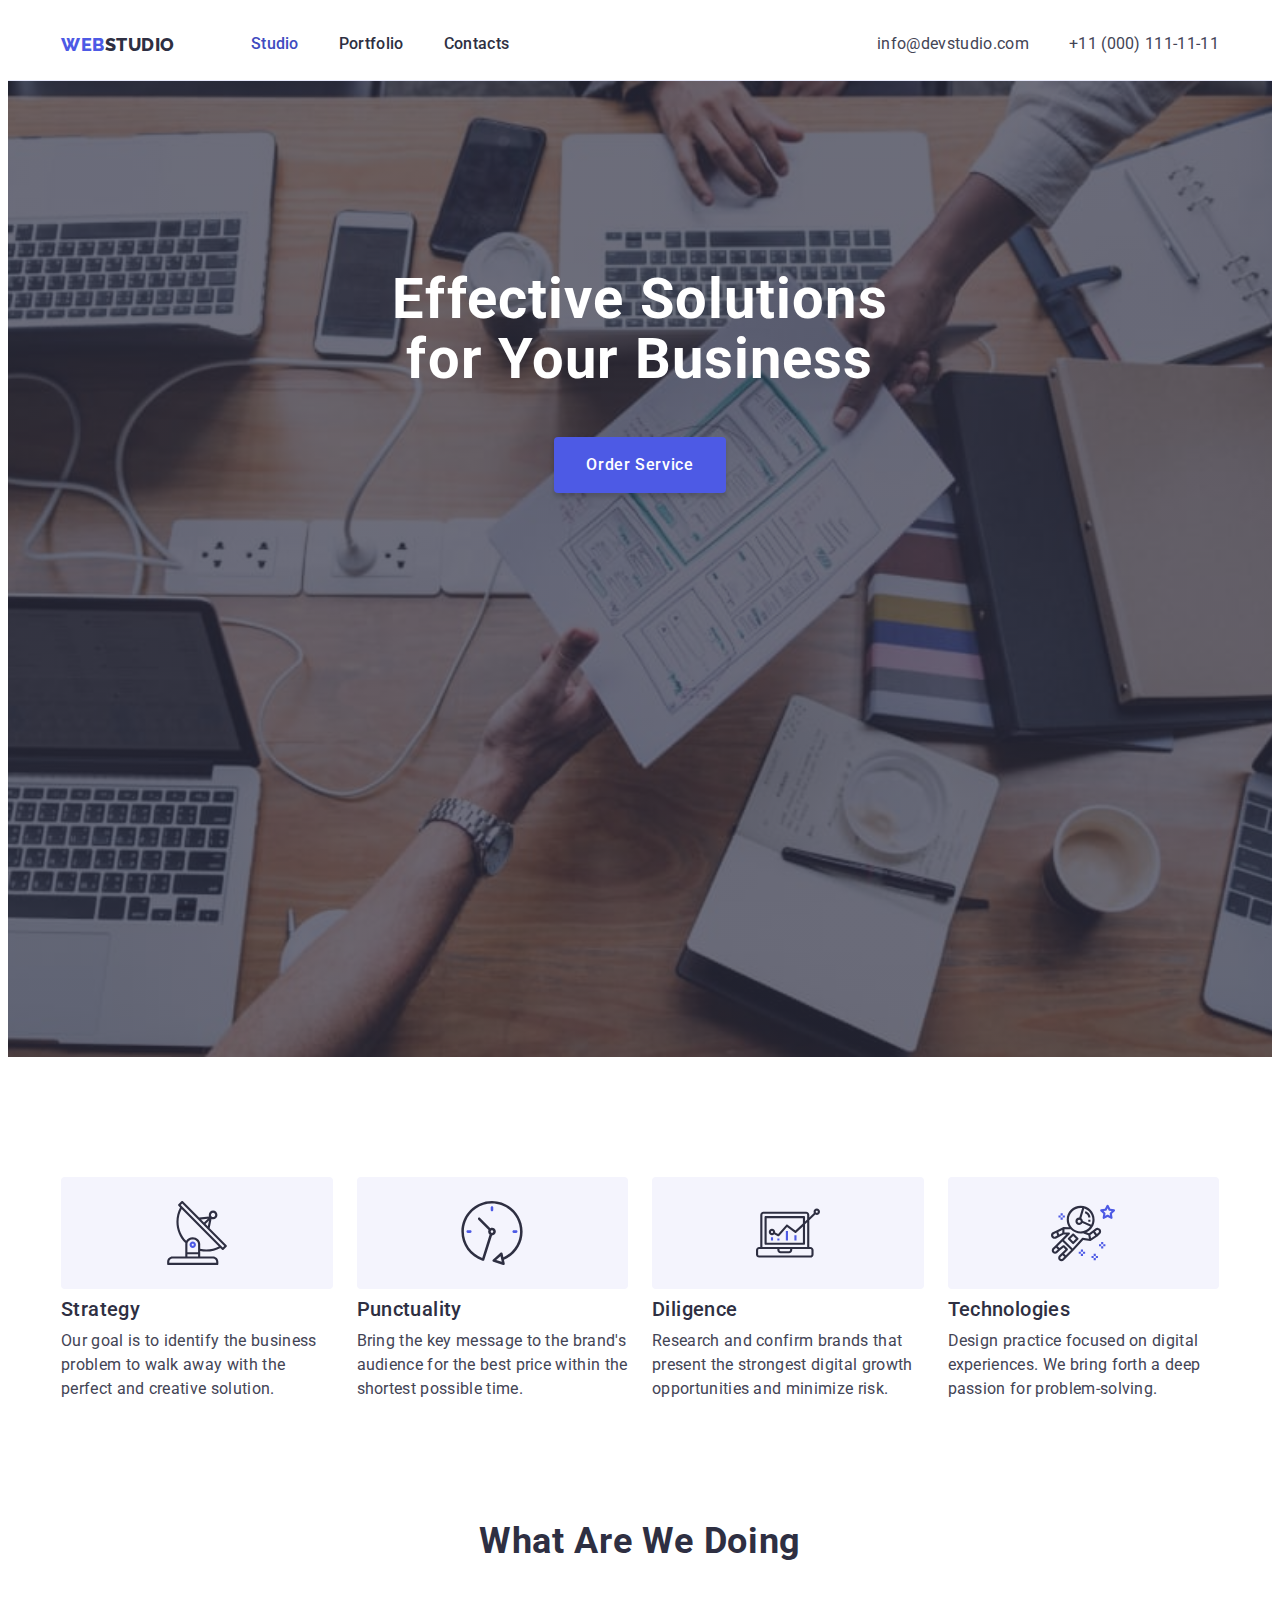
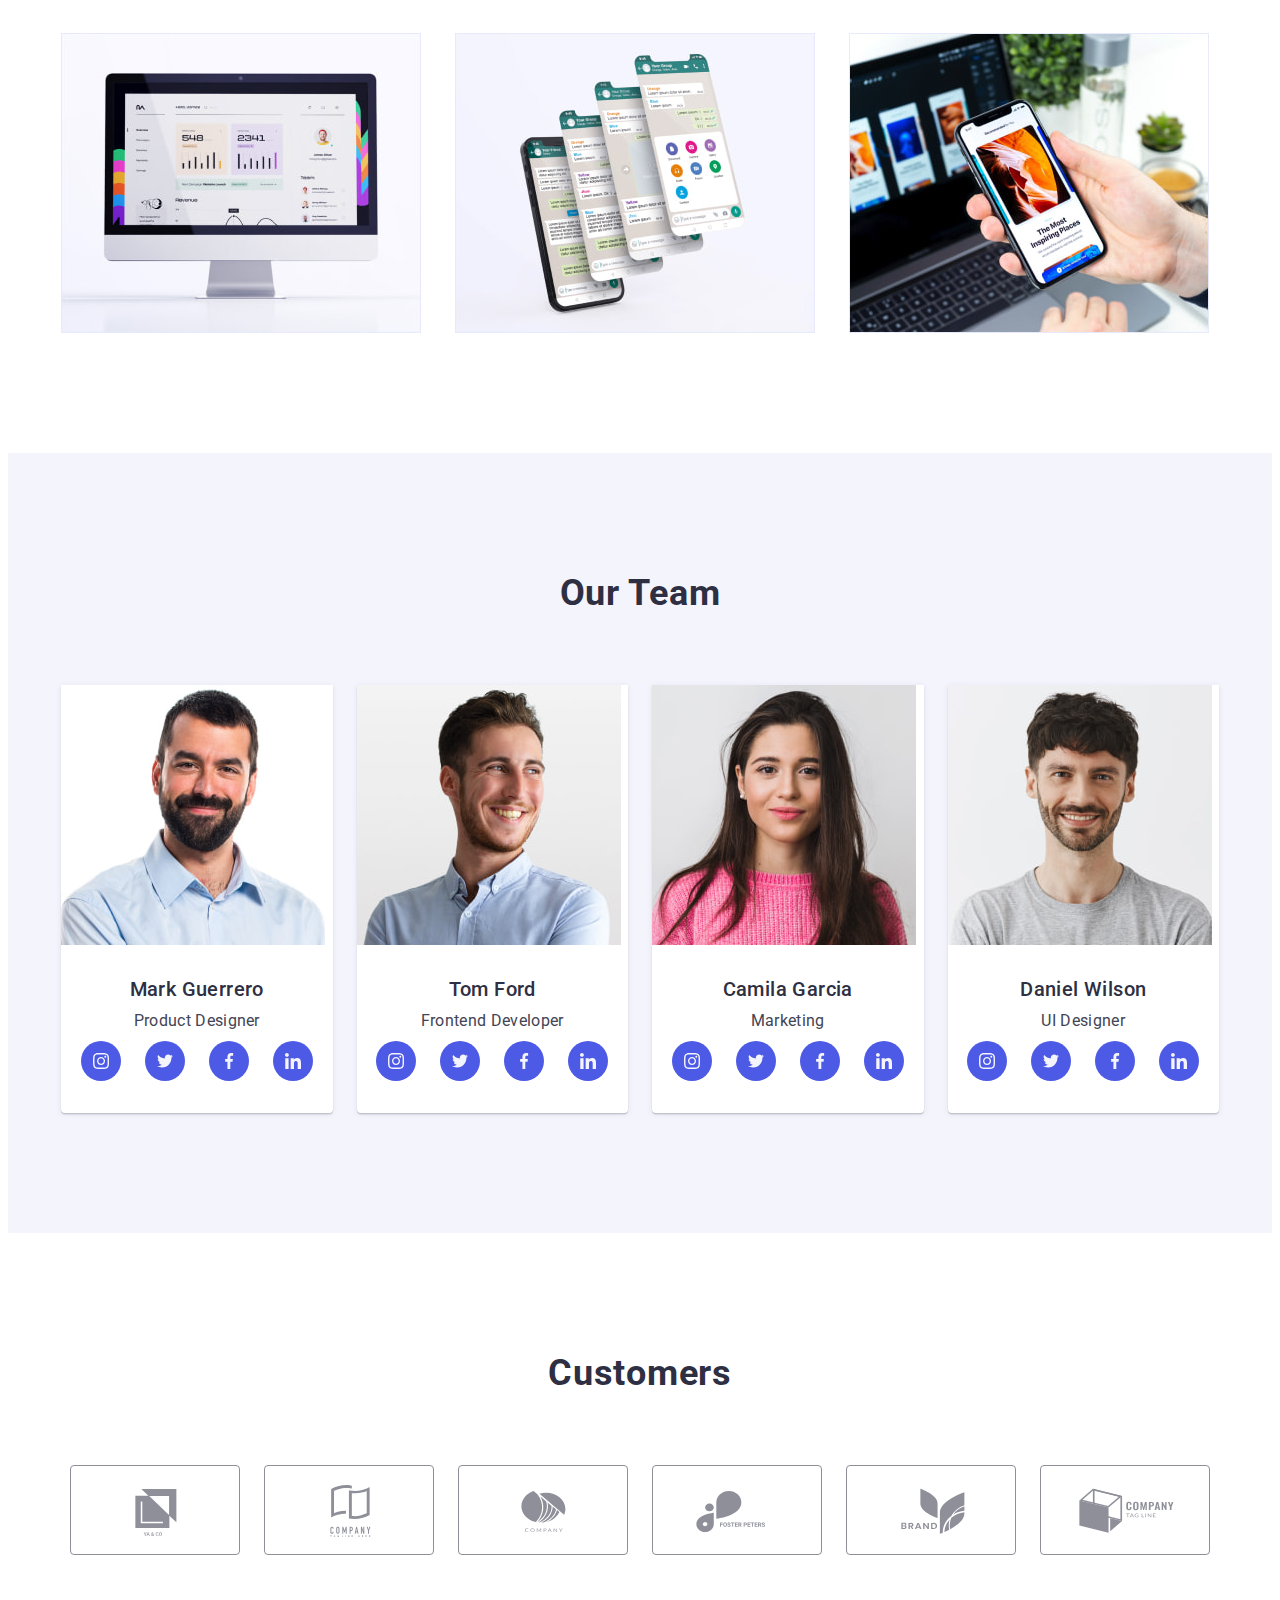
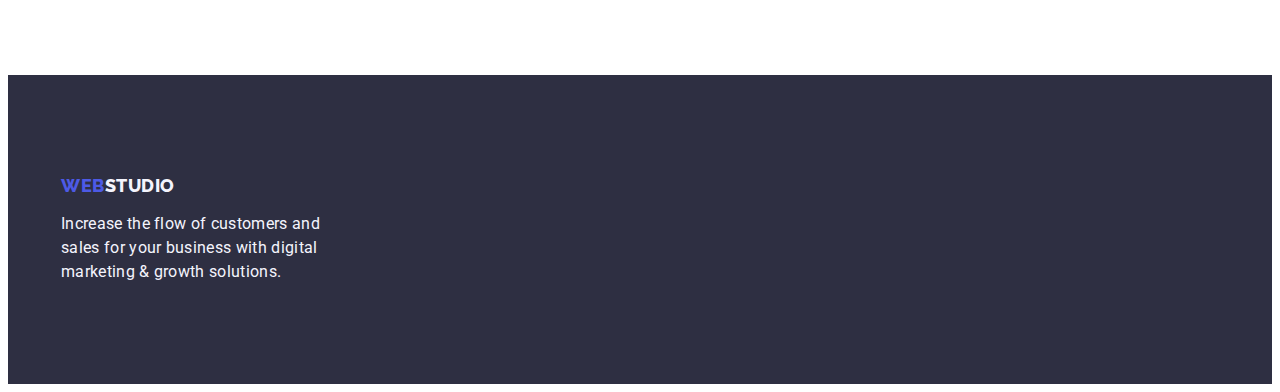
==== commit 8e61cb7a: "Update index.html" ====
--- a/index.html
+++ b/index.html
@@ -478,10 +478,36 @@
                   <use href="./images/icons.svg#icon-client-1"></use></svg
               ></a>
             </li>
-
-
-
-
+            <li class="customers-item">
+              <a class="customers-link" href="#" target="_blank" rel="noopener noreferrer nofollow"
+                ><svg class="client-logo">
+                  <use href="./images/icons.svg#icon-client-2"></use></svg
+              ></a>
+            </li>
+            <li class="customers-item">
+              <a class="customers-link" href="#" target="_blank" rel="noopener noreferrer nofollow"
+                ><svg class="client-logo">
+                  <use href="./images/icons.svg#icon-client-3"></use></svg
+              ></a>
+            </li>
+            <li class="customers-item">
+              <a class="customers-link" href="#" target="_blank" rel="noopener noreferrer nofollow"
+                ><svg class="client-logo">
+                  <use href="./images/icons.svg#icon-client-4"></use></svg
+              ></a>
+            </li>
+            <li class="customers-item">
+              <a class="customers-link" href="#" target="_blank" rel="noopener noreferrer nofollow"
+                ><svg class="client-logo">
+                  <use href="./images/icons.svg#icon-client-5"></use></svg
+              ></a>
+            </li>
+            <li class="customers-item">
+              <a class="customers-link" href="#" target="_blank" rel="noopener noreferrer nofollow"
+                ><svg class="client-logo">
+                  <use href="./images/icons.svg#icon-client-6"></use></svg
+              ></a>
+            </li>
           </ul>
         </div>
       </section>
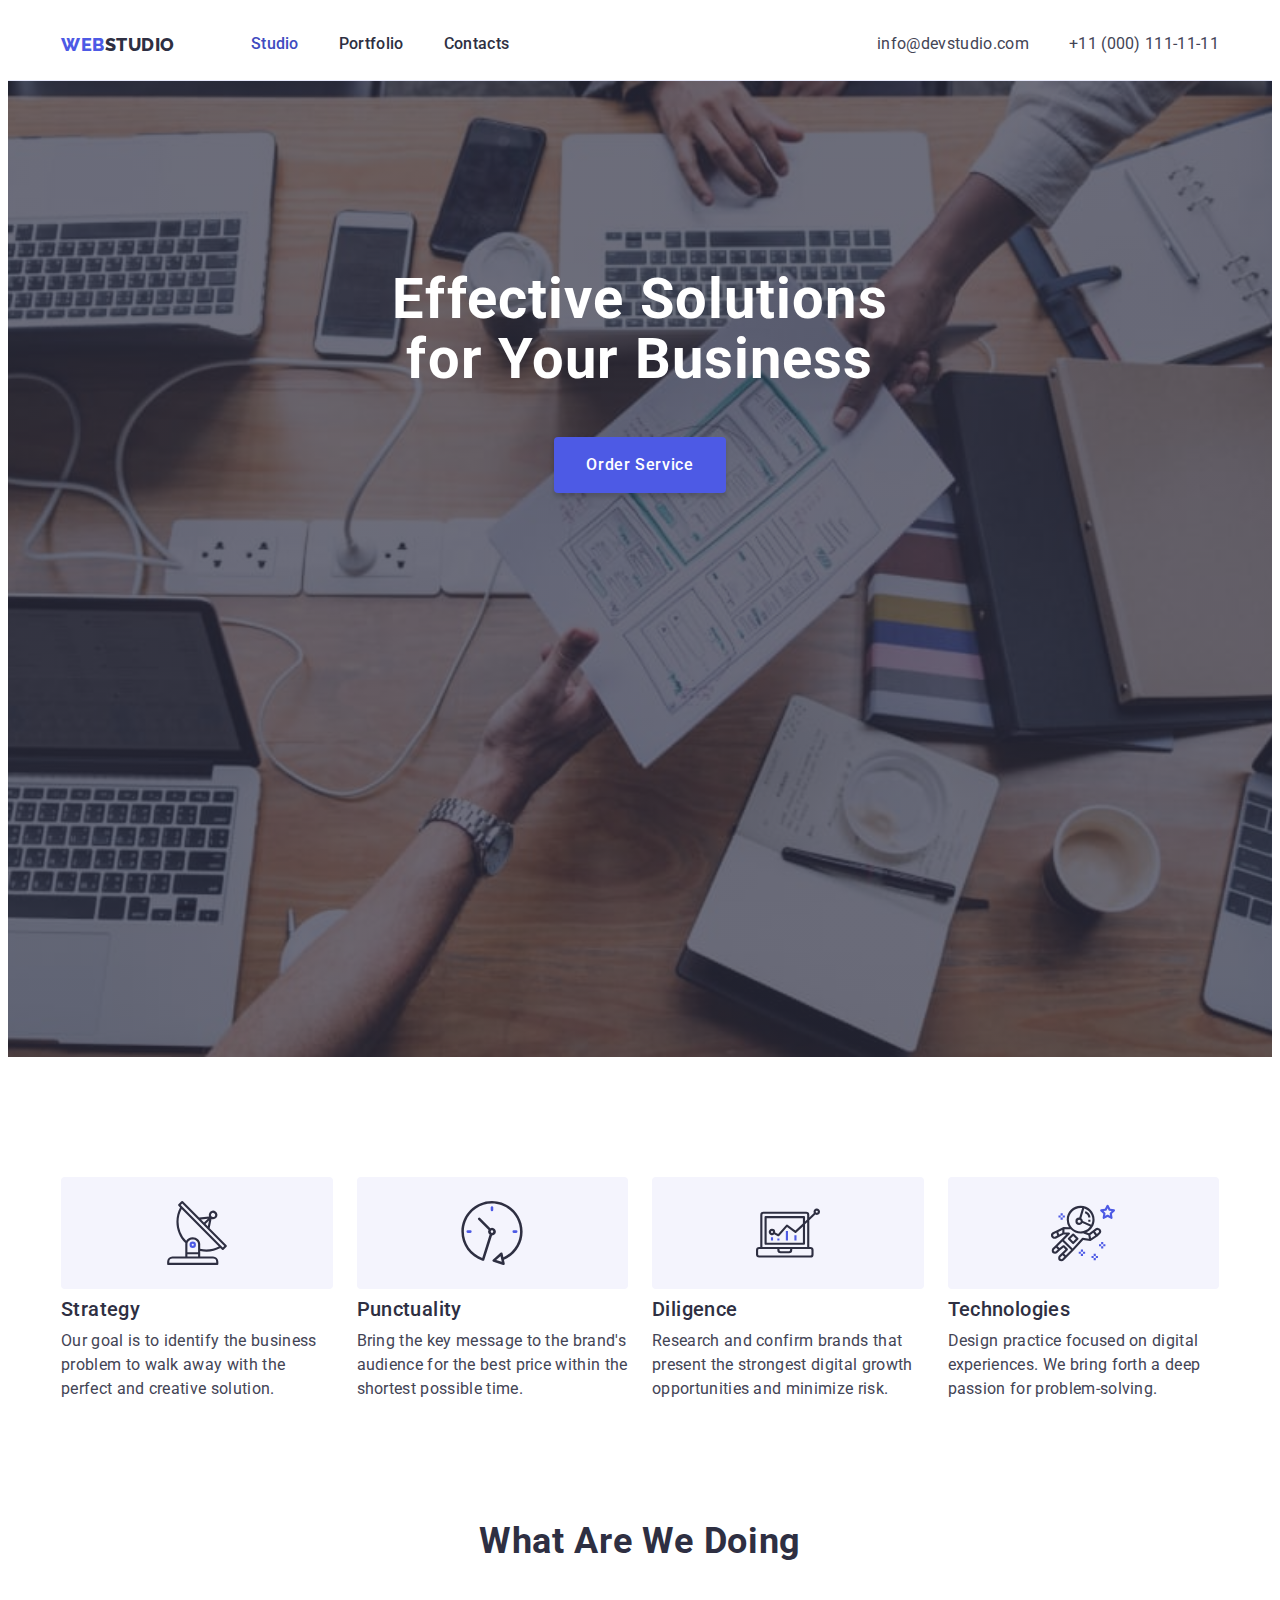
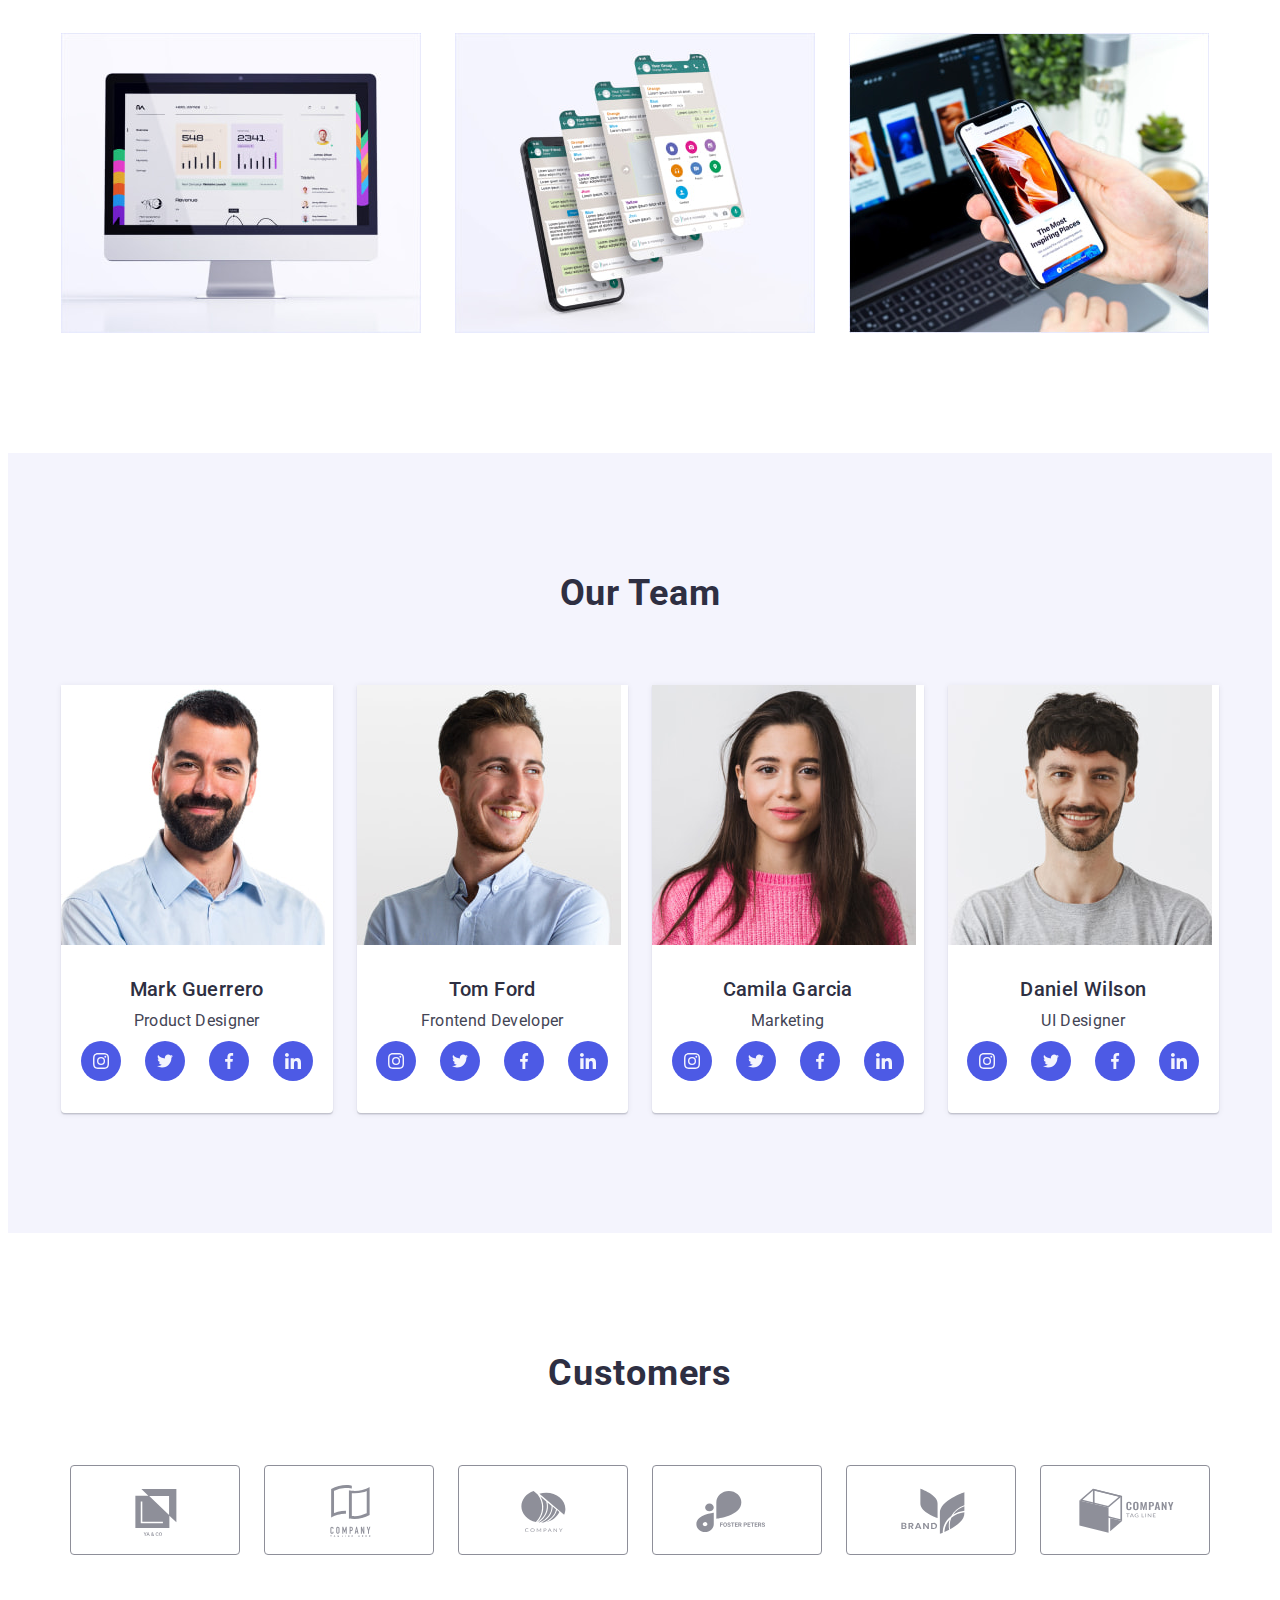
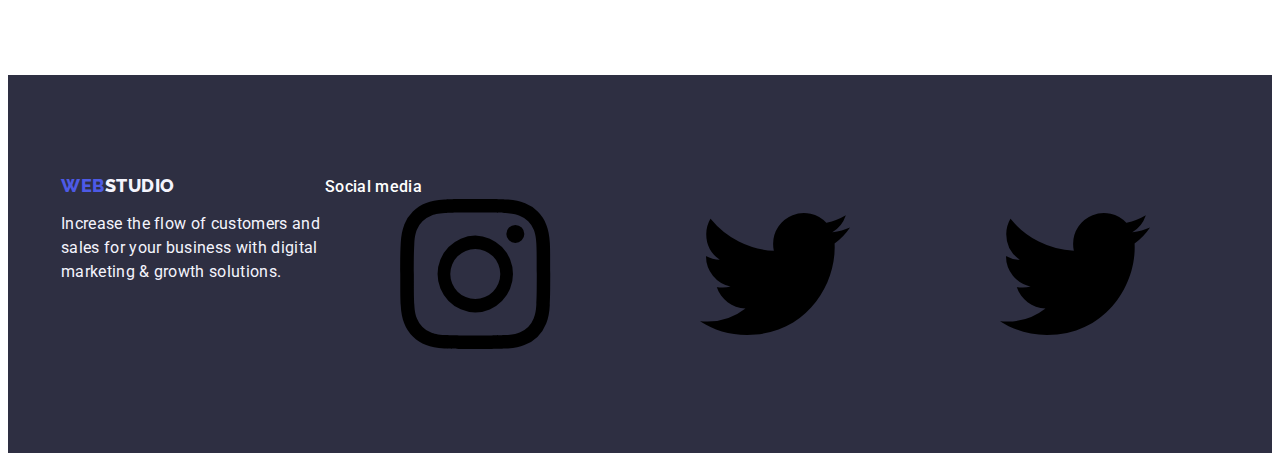
==== commit 014bc17e: "+" ====
--- a/index.html
+++ b/index.html
@@ -183,61 +183,55 @@
                 <h3 class="team-subtitle subtitle">Mark Guerrero</h3>
                 <p class="team-text text">Product Designer</p>
 
-                <ul class="social-list list">
-                  <li class="social-item">
-                    <a
-                      class="social-link link"
+                <ul class="team-social-list list">
+                  <li class="team-social-item">
+                    <a
+                      class="team-social-link link"
                       href="https://www.instagram.com/"
                       target="_blank"
                       rel="noopener noreferrer nofollow"
                     >
-                      <svg class="icon-instagram icon">
-                        <use
-                          href="./images/icons.svg#icon-instagram"
-                        ></use>
-                      </svg>
-                    </a>
-                  </li>
-
-                  <li class="social-item">
-                    <a
-                      class="social-link link"
+                      <svg aria-label="instagram" class="icon-instagram icon">
+                        <use href="./images/icons.svg#icon-instagram"></use>
+                      </svg>
+                    </a>
+                  </li>
+
+                  <li class="team-social-item">
+                    <a
+                      class="team-social-link link"
                       href="https://twitter.com/"
                       target="_blank"
                       rel="noopener noreferrer nofollow"
                     >
-                      <svg class="icon-twitter icon">
+                      <svg aria-label="twitter" class="icon-twitter icon">
                         <use href="./images/icons.svg#icon-twitter"></use>
                       </svg>
                     </a>
                   </li>
 
-                  <li class="social-item">
-                    <a
-                      class="social-link link"
+                  <li class="team-social-item">
+                    <a
+                      class="team-social-link link"
                       href="https://www.facebook.com/"
                       target="_blank"
                       rel="noopener noreferrer nofollow"
                     >
-                      <svg class="icon-facebook icon">
-                        <use
-                          href="./images/icons.svg#icon-facebook"
-                        ></use>
-                      </svg>
-                    </a>
-                  </li>
-
-                  <li class="social-item">
-                    <a
-                      class="social-link link"
+                      <svg aria-label="facebook" class="icon-facebook icon">
+                        <use href="./images/icons.svg#icon-facebook"></use>
+                      </svg>
+                    </a>
+                  </li>
+
+                  <li class="team-social-item">
+                    <a
+                      class="team-social-link link"
                       href="https://ua.linkedin.com/"
                       target="_blank"
                       rel="noopener noreferrer nofollow"
                     >
-                      <svg class="icon-linkedin icon">
-                        <use
-                          href="./images/icons.svg#icon-linkedin"
-                        ></use>
+                      <svg aria-label="linkedin" class="icon-linkedin icon">
+                        <use href="./images/icons.svg#icon-linkedin"></use>
                       </svg>
                     </a>
                   </li>
@@ -256,61 +250,55 @@
                 <h3 class="team-subtitle subtitle">Tom Ford</h3>
                 <p class="team-text text">Frontend Developer</p>
 
-                <ul class="social-list list">
-                  <li class="social-item">
-                    <a
-                      class="social-link link"
+                <ul class="team-social-list list">
+                  <li class="team-social-item">
+                    <a
+                      class="team-social-link link"
                       href="https://www.instagram.com/"
                       target="_blank"
                       rel="noopener noreferrer nofollow"
                     >
-                      <svg class="icon-instagram icon">
-                        <use
-                          href="./images/icons.svg#icon-instagram"
-                        ></use>
-                      </svg>
-                    </a>
-                  </li>
-
-                  <li class="social-item">
-                    <a
-                      class="social-link link"
+                      <svg aria-label="instagram" class="icon-instagram icon">
+                        <use href="./images/icons.svg#icon-instagram"></use>
+                      </svg>
+                    </a>
+                  </li>
+
+                  <li class="team-social-item">
+                    <a
+                      class="team-social-link link"
                       href="https://twitter.com/"
                       target="_blank"
                       rel="noopener noreferrer nofollow"
                     >
-                      <svg class="icon-twitter icon">
+                      <svg aria-label="twitter" class="icon-twitter icon">
                         <use href="./images/icons.svg#icon-twitter"></use>
                       </svg>
                     </a>
                   </li>
 
-                  <li class="social-item">
-                    <a
-                      class="social-link link"
+                  <li class="team-social-item">
+                    <a
+                      class="team-social-link link"
                       href="https://www.facebook.com/"
                       target="_blank"
                       rel="noopener noreferrer nofollow"
                     >
-                      <svg class="icon-facebook icon">
-                        <use
-                          href="./images/icons.svg#icon-facebook"
-                        ></use>
-                      </svg>
-                    </a>
-                  </li>
-
-                  <li class="social-item">
-                    <a
-                      class="social-link link"
+                      <svg aria-label="facebook" class="icon-facebook icon">
+                        <use href="./images/icons.svg#icon-facebook"></use>
+                      </svg>
+                    </a>
+                  </li>
+
+                  <li class="team-social-item">
+                    <a
+                      class="team-social-link link"
                       href="https://ua.linkedin.com/"
                       target="_blank"
                       rel="noopener noreferrer nofollow"
                     >
-                      <svg class="icon-linkedin icon">
-                        <use
-                          href="./images/icons.svg#icon-linkedin"
-                        ></use>
+                      <svg aria-label="linkedin" class="icon-linkedin icon">
+                        <use href="./images/icons.svg#icon-linkedin"></use>
                       </svg>
                     </a>
                   </li>
@@ -329,61 +317,55 @@
                 <h3 class="team-subtitle subtitle">Camila Garcia</h3>
                 <p class="team-text text">Marketing</p>
 
-                <ul class="social-list list">
-                  <li class="social-item">
-                    <a
-                      class="social-link link"
+                <ul class="team-social-list list">
+                  <li class="team-social-item">
+                    <a
+                      class="team-social-link link"
                       href="https://www.instagram.com/"
                       target="_blank"
                       rel="noopener noreferrer nofollow"
                     >
-                      <svg class="icon-instagram icon">
-                        <use
-                          href="./images/icons.svg#icon-instagram"
-                        ></use>
-                      </svg>
-                    </a>
-                  </li>
-
-                  <li class="social-item">
-                    <a
-                      class="social-link link"
+                      <svg aria-label="instagram" class="icon-instagram icon">
+                        <use href="./images/icons.svg#icon-instagram"></use>
+                      </svg>
+                    </a>
+                  </li>
+
+                  <li class="team-social-item">
+                    <a
+                      class="team-social-link link"
                       href="https://twitter.com/"
                       target="_blank"
                       rel="noopener noreferrer nofollow"
                     >
-                      <svg class="icon-twitter icon">
+                      <svg aria-label="twitter" class="icon-twitter icon">
                         <use href="./images/icons.svg#icon-twitter"></use>
                       </svg>
                     </a>
                   </li>
 
-                  <li class="social-item">
-                    <a
-                      class="social-link link"
+                  <li class="team-social-item">
+                    <a
+                      class="team-social-link link"
                       href="https://www.facebook.com/"
                       target="_blank"
                       rel="noopener noreferrer nofollow"
                     >
-                      <svg class="icon-facebook icon">
-                        <use
-                          href="./images/icons.svg#icon-facebook"
-                        ></use>
-                      </svg>
-                    </a>
-                  </li>
-
-                  <li class="social-item">
-                    <a
-                      class="social-link link"
+                      <svg aria-label="facebook" class="icon-facebook icon">
+                        <use href="./images/icons.svg#icon-facebook"></use>
+                      </svg>
+                    </a>
+                  </li>
+
+                  <li class="team-social-item">
+                    <a
+                      class="team-social-link link"
                       href="https://ua.linkedin.com/"
                       target="_blank"
                       rel="noopener noreferrer nofollow"
                     >
-                      <svg class="icon-linkedin icon">
-                        <use
-                          href="./images/icons.svg#icon-linkedin"
-                        ></use>
+                      <svg aria-label="linkedin" class="icon-linkedin icon">
+                        <use href="./images/icons.svg#icon-linkedin"></use>
                       </svg>
                     </a>
                   </li>
@@ -402,61 +384,55 @@
                 <h3 class="team-subtitle subtitle">Daniel Wilson</h3>
                 <p class="team-text text">UI Designer</p>
 
-                <ul class="social-list list">
-                  <li class="social-item">
-                    <a
-                      class="social-link link"
+                <ul class="team-social-list list">
+                  <li class="team-social-item">
+                    <a
+                      class="team-social-link link"
                       href="https://www.instagram.com/"
                       target="_blank"
                       rel="noopener noreferrer nofollow"
                     >
-                      <svg class="icon-instagram icon">
-                        <use
-                          href="./images/icons.svg#icon-instagram"
-                        ></use>
-                      </svg>
-                    </a>
-                  </li>
-
-                  <li class="social-item">
-                    <a
-                      class="social-link link"
+                      <svg aria-label="instagram" class="icon-instagram icon">
+                        <use href="./images/icons.svg#icon-instagram"></use>
+                      </svg>
+                    </a>
+                  </li>
+
+                  <li class="team-social-item">
+                    <a
+                      class="team-social-link link"
                       href="https://twitter.com/"
                       target="_blank"
                       rel="noopener noreferrer nofollow"
                     >
-                      <svg class="icon-twitter icon">
+                      <svg aria-label="twitter" class="icon-twitter icon">
                         <use href="./images/icons.svg#icon-twitter"></use>
                       </svg>
                     </a>
                   </li>
 
-                  <li class="social-item">
-                    <a
-                      class="social-link link"
+                  <li class="team-social-item">
+                    <a
+                      class="team-social-link link"
                       href="https://www.facebook.com/"
                       target="_blank"
                       rel="noopener noreferrer nofollow"
                     >
-                      <svg class="icon-facebook icon">
-                        <use
-                          href="./images/icons.svg#icon-facebook"
-                        ></use>
-                      </svg>
-                    </a>
-                  </li>
-
-                  <li class="social-item">
-                    <a
-                      class="social-link link"
+                      <svg aria-label="facebook" class="icon-facebook icon">
+                        <use href="./images/icons.svg#icon-facebook"></use>
+                      </svg>
+                    </a>
+                  </li>
+
+                  <li class="team-social-item">
+                    <a
+                      class="team-social-link link"
                       href="https://ua.linkedin.com/"
                       target="_blank"
                       rel="noopener noreferrer nofollow"
                     >
-                      <svg class="icon-linkedin icon">
-                        <use
-                          href="./images/icons.svg#icon-linkedin"
-                        ></use>
+                      <svg aria-label="linkedin" class="icon-linkedin icon">
+                        <use href="./images/icons.svg#icon-linkedin"></use>
                       </svg>
                     </a>
                   </li>
@@ -473,37 +449,61 @@
           <h2 class="customers-title title">Customers</h2>
           <ul class="customers-list list">
             <li class="customers-item">
-              <a class="customers-link" href="#" target="_blank" rel="noopener noreferrer nofollow"
+              <a
+                class="customers-link"
+                href="#"
+                target="_blank"
+                rel="noopener noreferrer nofollow"
                 ><svg class="client-logo">
                   <use href="./images/icons.svg#icon-client-1"></use></svg
               ></a>
             </li>
             <li class="customers-item">
-              <a class="customers-link" href="#" target="_blank" rel="noopener noreferrer nofollow"
+              <a
+                class="customers-link"
+                href="#"
+                target="_blank"
+                rel="noopener noreferrer nofollow"
                 ><svg class="client-logo">
                   <use href="./images/icons.svg#icon-client-2"></use></svg
               ></a>
             </li>
             <li class="customers-item">
-              <a class="customers-link" href="#" target="_blank" rel="noopener noreferrer nofollow"
+              <a
+                class="customers-link"
+                href="#"
+                target="_blank"
+                rel="noopener noreferrer nofollow"
                 ><svg class="client-logo">
                   <use href="./images/icons.svg#icon-client-3"></use></svg
               ></a>
             </li>
             <li class="customers-item">
-              <a class="customers-link" href="#" target="_blank" rel="noopener noreferrer nofollow"
+              <a
+                class="customers-link"
+                href="#"
+                target="_blank"
+                rel="noopener noreferrer nofollow"
                 ><svg class="client-logo">
                   <use href="./images/icons.svg#icon-client-4"></use></svg
               ></a>
             </li>
             <li class="customers-item">
-              <a class="customers-link" href="#" target="_blank" rel="noopener noreferrer nofollow"
+              <a
+                class="customers-link"
+                href="#"
+                target="_blank"
+                rel="noopener noreferrer nofollow"
                 ><svg class="client-logo">
                   <use href="./images/icons.svg#icon-client-5"></use></svg
               ></a>
             </li>
             <li class="customers-item">
-              <a class="customers-link" href="#" target="_blank" rel="noopener noreferrer nofollow"
+              <a
+                class="customers-link"
+                href="#"
+                target="_blank"
+                rel="noopener noreferrer nofollow"
                 ><svg class="client-logo">
                   <use href="./images/icons.svg#icon-client-6"></use></svg
               ></a>
@@ -516,13 +516,61 @@
     <!-- Footer -->
     <footer class="footer">
       <div class="container">
-        <a class="footer-logo link" href="./index.html"
-          >Web<span class="footer-logo-studio">Studio</span></a
-        >
-        <p class="footer-text text">
-          Increase the flow of customers and sales for your business with
-          digital marketing & growth solutions.
-        </p>
+        <div class="footer-logo-text">
+          <a class="footer-logo link" href="./index.html"
+            >Web<span class="footer-logo-studio">Studio</span></a
+          >
+          <p class="footer-text text">
+            Increase the flow of customers and sales for your business with
+            digital marketing & growth solutions.
+          </p>
+        </div>
+
+        <div class="footer-social">
+          <h3 class="social-media">Social media</h3>
+          <ul class="footer-social-list list">
+            <li class="footer-social-item item">
+              <a
+                class="footer-social-link link"
+                href="https://www.instagram.com/"
+                target="_blank"
+                rel="noopener noreferrer nofollow"
+                ><svg aria-label="instagram" class="icon-instagram icon">
+                  <use href="./images/icons.svg#icon-instagram"></use></svg
+              ></a>
+            </li>
+            <li class="footer-social-item item">
+              <a
+                class="footer-social-link link"
+                href="https://twitter.com/"
+                target="_blank"
+                rel="noopener noreferrer nofollow"
+                ><svg aria-label="twitter" class="icon-twitter icon">
+                  <use href="./images/icons.svg#icon-twitter"></use></svg
+              ></a>
+            </li>
+            <li class="footer-social-item item">
+              <a
+                class="footer-social-link link"
+                href="https://www.facebook.com/"
+                target="_blank"
+                rel="noopener noreferrer nofollow"
+                ><svg aria-label="twitter" class="icon-twitter icon">
+                  <use href="./images/icons.svg#icon-twitter"></use></svg
+              ></a>
+            </li>
+            <li class="footer-social-item item">
+              <a
+                class="footer-social-link link"
+                href="https://ua.linkedin.com/"
+                target="_blank"
+                rel="noopener noreferrer nofollow"
+                ><svg aria-label="linkedin" class="icon-linkedin icon">
+                  <use href="./images/icons.svg#icon-linkedin"></use></svg
+              ></a>
+            </li>
+          </ul>
+        </div>
       </div>
     </footer>
   </body>
--- a/css/styles.css
+++ b/css/styles.css
@@ -14,6 +14,7 @@
   --hero-txt-cl: #ffffff;
   --footer-txt-cl: #f4f4fd;
   --accent-link-txt-cl: #404bbf;
+  --footer-social-txt-cl: #ffffff;
 
   /** Background colors */
   --page-bgd-cl: #ffffff;
@@ -404,13 +405,13 @@
 
 /**========== Our team (social) ==========*/
 
-.social-list {
+.team-social-list {
   display: flex;  
   justify-content: center;
   gap: 24px;
 }
 
-.social-link {
+.team-social-link {
   display: flex;  
   justify-content: center;
   align-items: center;    
@@ -422,8 +423,8 @@
   border-radius: 50%;
 }
 
-.social-link:hover,
-.social-link:focus {
+.team-social-link:hover,
+.team-social-link:focus {
   background-color: var(--social-links-accent-bgd);
 }
 
@@ -470,6 +471,10 @@
 .footer {
   padding-top: 100px;
   padding-bottom: 100px;
+}
+
+.footer >.container {
+  display: flex;
 }
 
 .footer-logo {
@@ -501,6 +506,40 @@
   background-color: var(--footer-bgd-cl);
 }
 
+/**========== Footer (social) ==========*/
+
+.social-media {
+font-weight: 500;
+font-size: 16px;
+line-height: calc(24 / 16);
+letter-spacing: 0.02em;
+
+color: var(--footer-social-txt-cl);
+}
+
+.footer-social-list {
+  display: flex;
+  
+  
+}
+
+
+
+
+
+
+
+
+
+
+
+
+
+
+
+
+
+
 /**========== Portfolio ==========*/
 
 .portfolio {
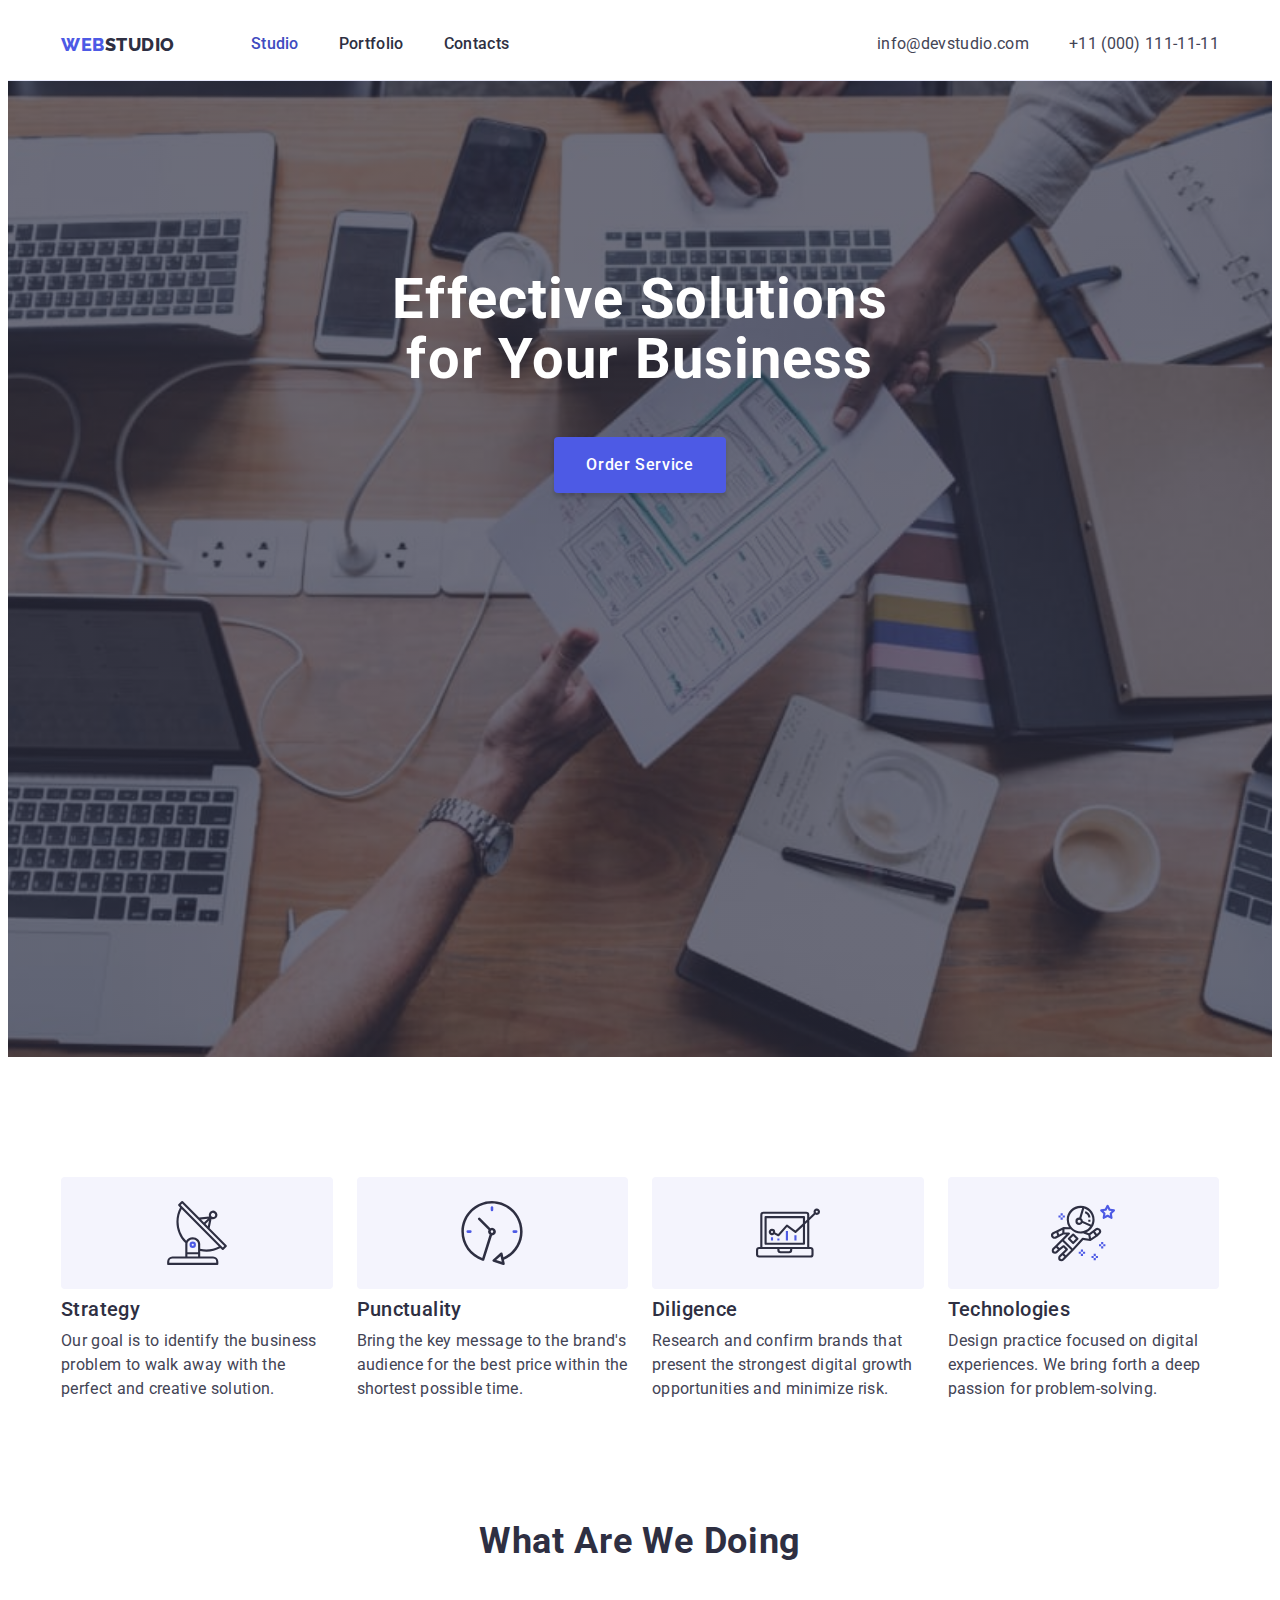
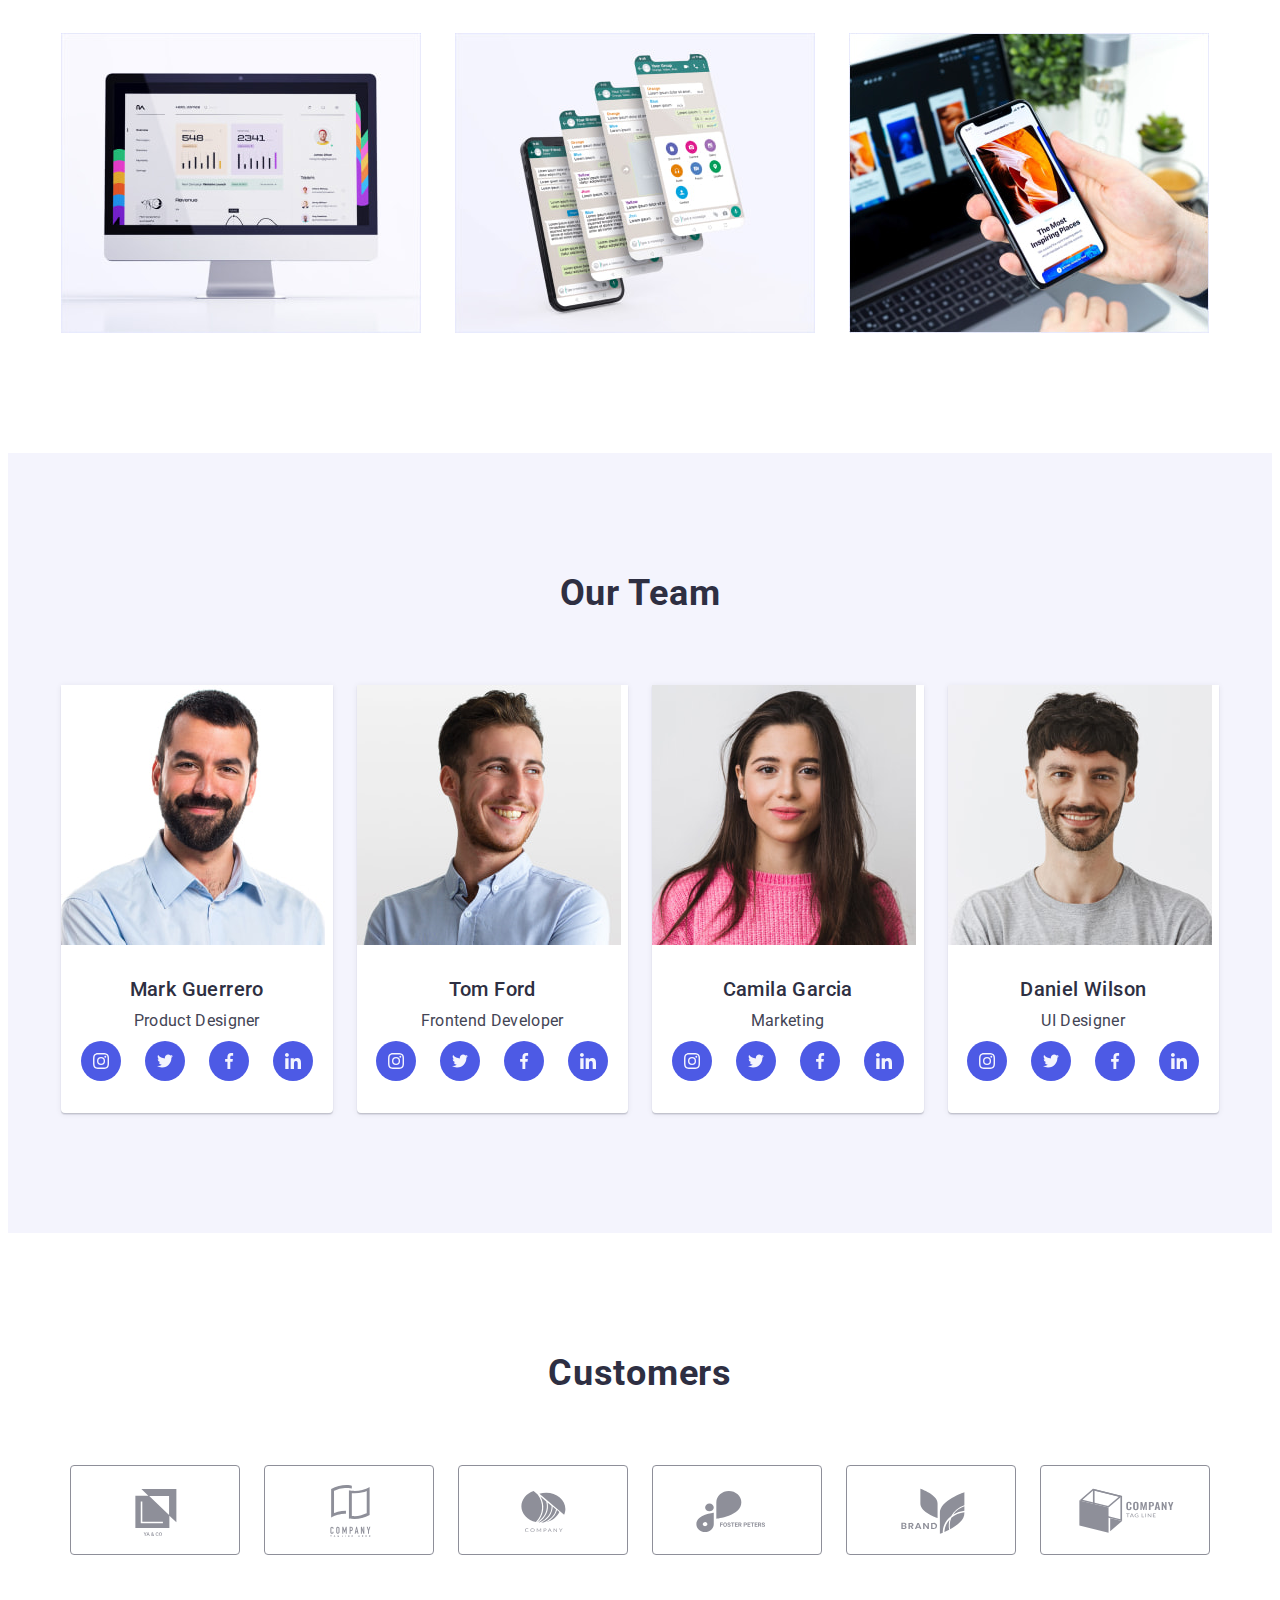
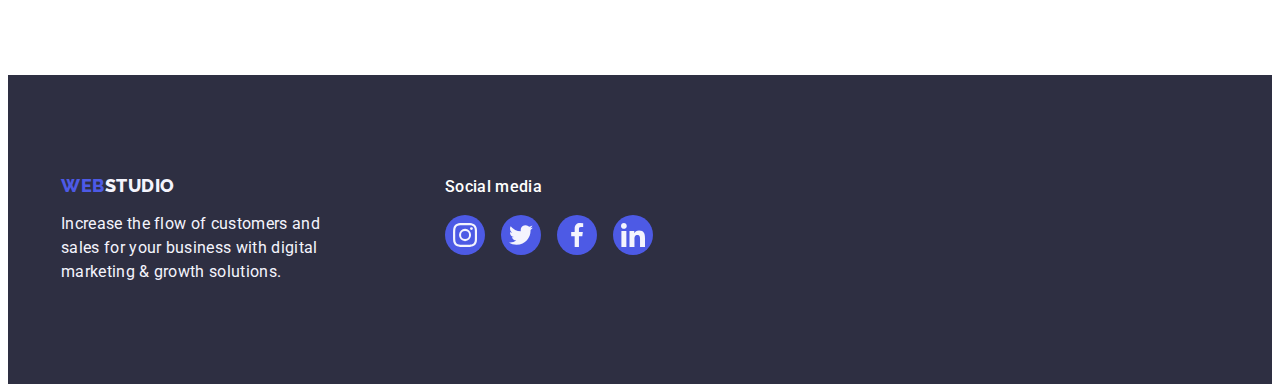
==== commit c11771cb: "27/03/23" ====
--- a/index.html
+++ b/index.html
@@ -556,7 +556,7 @@
                 target="_blank"
                 rel="noopener noreferrer nofollow"
                 ><svg aria-label="twitter" class="icon-twitter icon">
-                  <use href="./images/icons.svg#icon-twitter"></use></svg
+                  <use href="./images/icons.svg#icon-facebook"></use></svg
               ></a>
             </li>
             <li class="footer-social-item item">
--- a/css/styles.css
+++ b/css/styles.css
@@ -477,6 +477,10 @@
   display: flex;
 }
 
+.footer-logo-text {
+  margin-right: 120px;
+}
+
 .footer-logo {
   display: inline-block;
   margin-bottom: 16px;
@@ -509,6 +513,8 @@
 /**========== Footer (social) ==========*/
 
 .social-media {
+margin-bottom: 16px;
+
 font-weight: 500;
 font-size: 16px;
 line-height: calc(24 / 16);
@@ -519,26 +525,33 @@
 
 .footer-social-list {
   display: flex;
+  justify-content: left;
+  gap: 16px;
+}
+
+.footer-social-link {
+  display: flex;  
+  justify-content: center;
+  align-items: center;    
+  width: 40px;
+  height: 40px;
   
+  background-color: var(--social-links-bgd);  
   
-}
-
-
-
-
-
-
-
-
-
-
-
-
-
-
-
-
-
+  border-radius: 50%;
+}
+
+.footer-social-link:hover,
+.footer-social-link:focus {
+  background-color: var(--social-links-accent-bgd);
+
+}
+
+.footer .icon {
+  width: 24px;
+  height: 24px;
+  fill: var(--social-links-cl);
+}
 
 /**========== Portfolio ==========*/
 
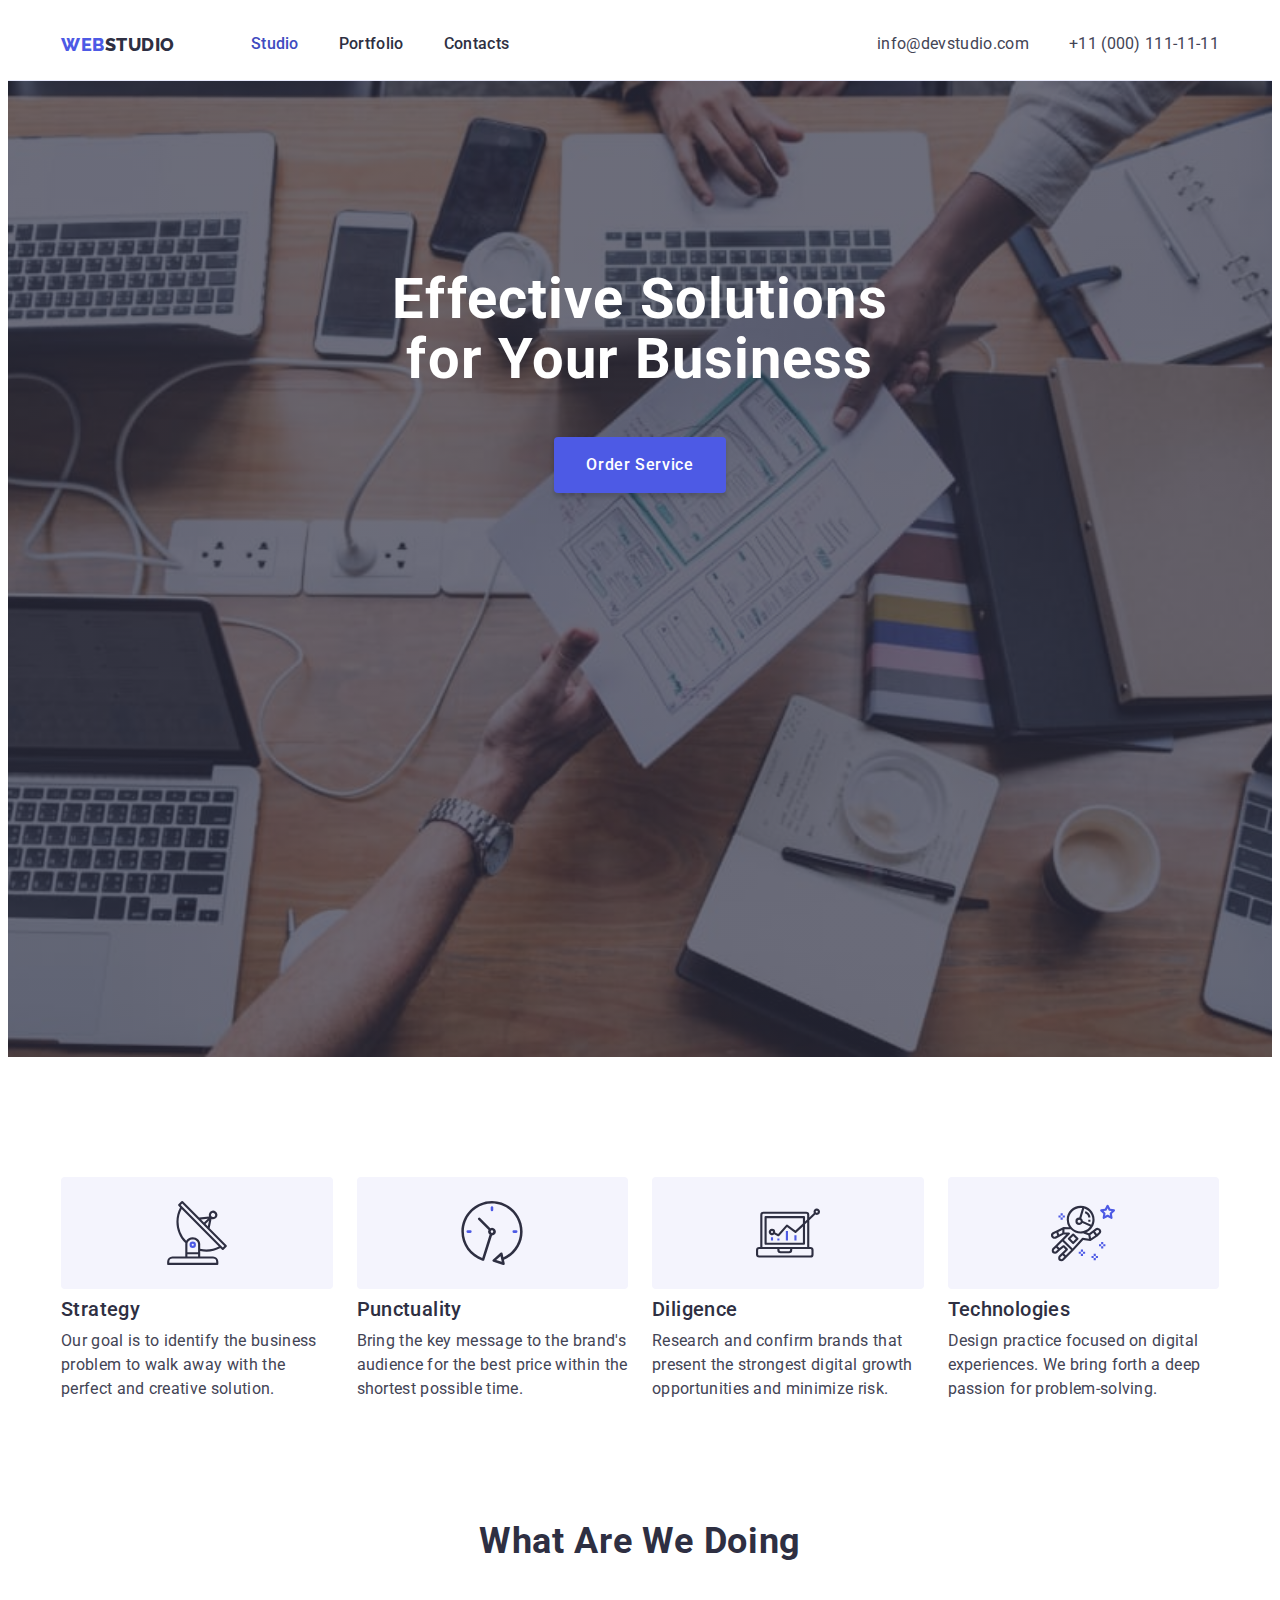
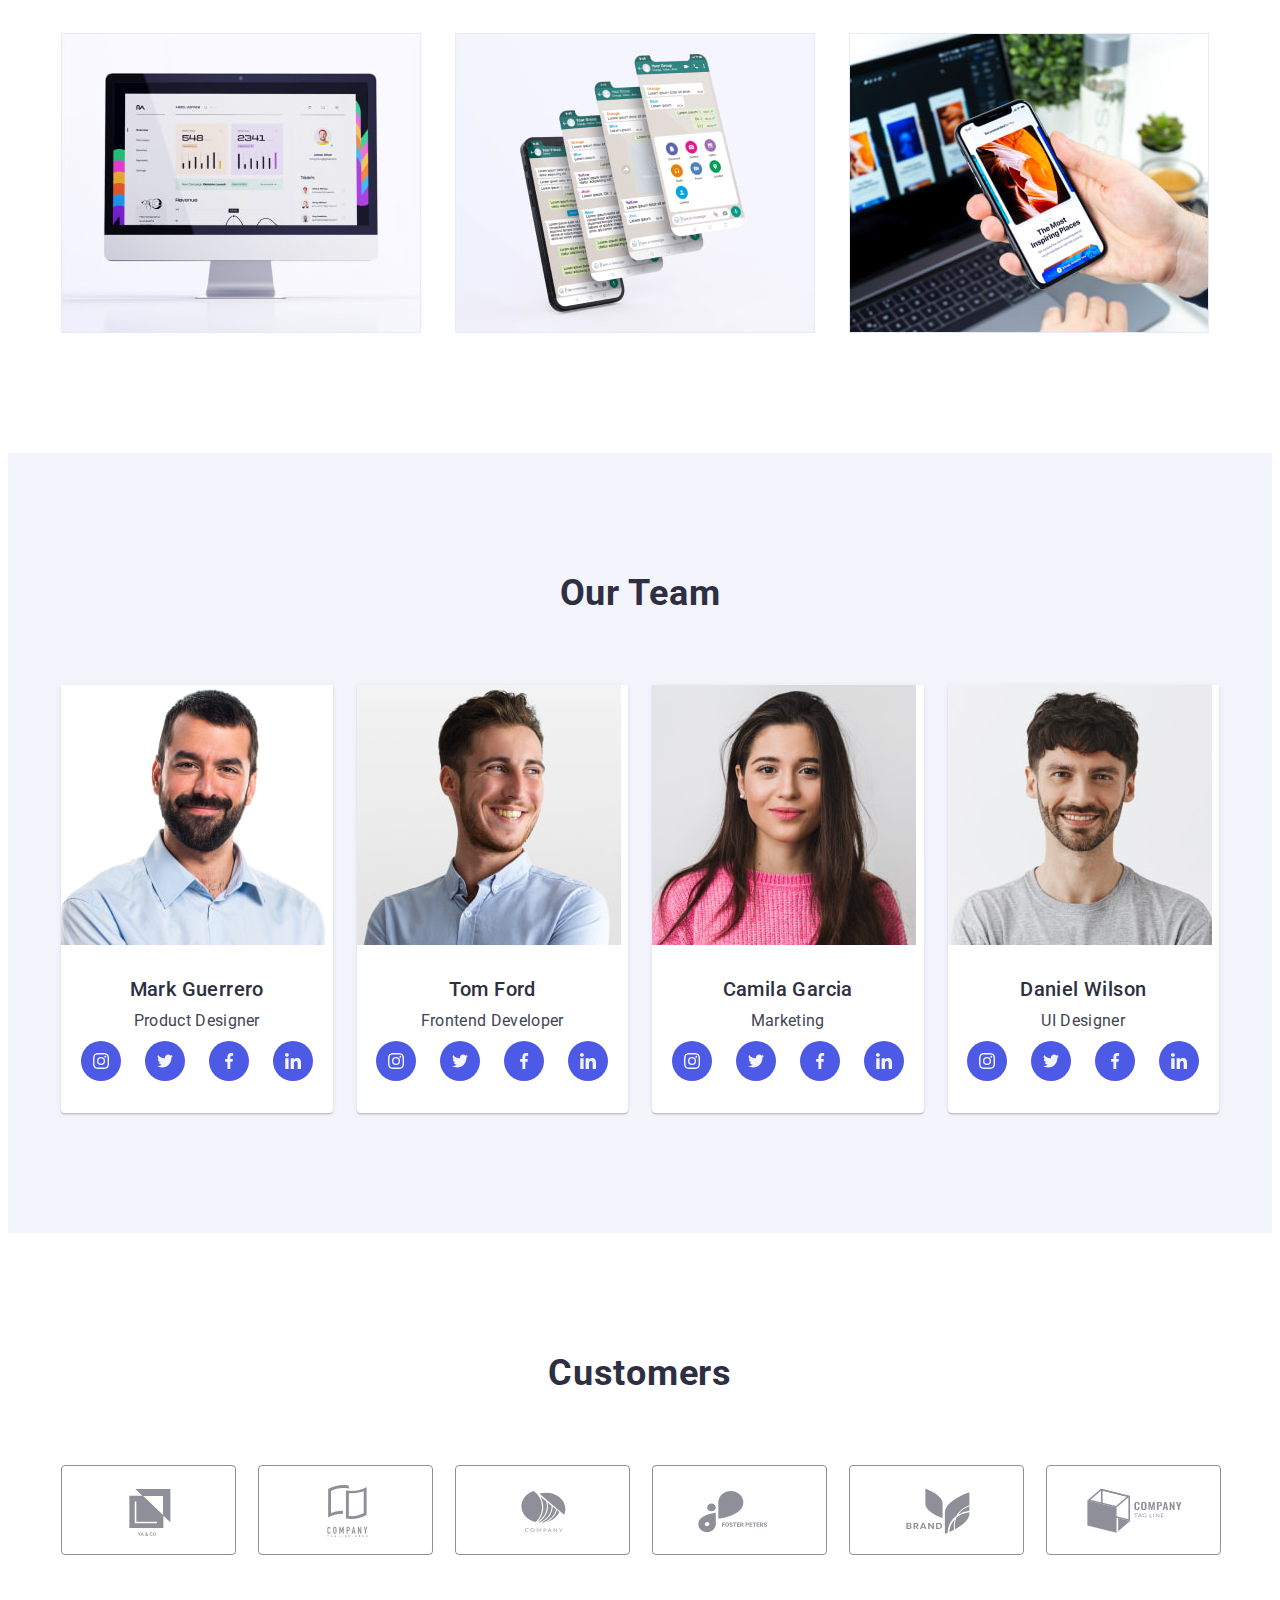
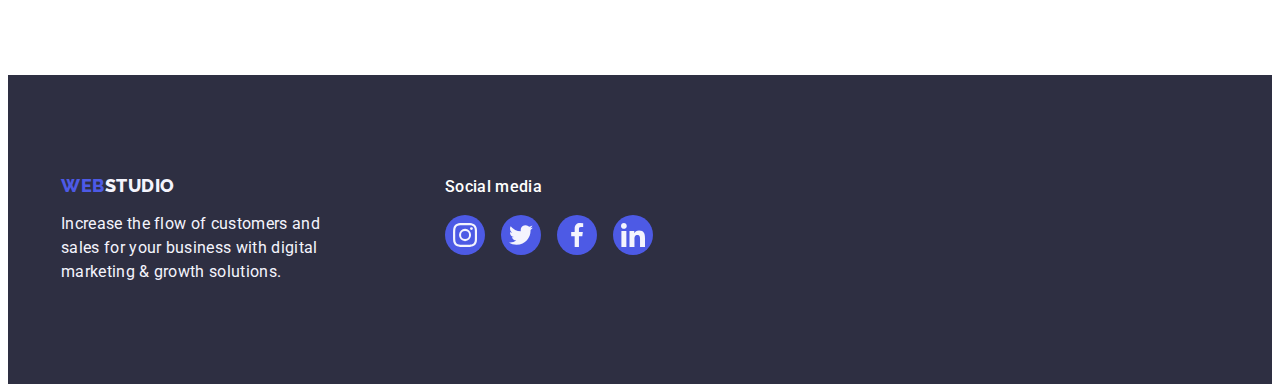
==== commit c286e490: "28/03/23" ====
--- a/index.html
+++ b/index.html
@@ -63,12 +63,10 @@
 
     <main class="main">
       <!-- Hero -->
-      <div class="bg-hero">
-        <section class="hero overlay">
-          <h1 class="hero-title">Effective Solutions for Your Business</h1>
-          <button class="hero-btn btn" type="button">Order Service</button>
-        </section>
-      </div>
+      <section class="hero overlay">
+        <h1 class="hero-title">Effective Solutions for Your Business</h1>
+        <button class="hero-btn btn" type="button">Order Service</button>
+      </section>
 
       <!-- Feature -->
       <section class="feature section">
@@ -527,7 +525,7 @@
         </div>
 
         <div class="footer-social">
-          <h3 class="social-media">Social media</h3>
+          <p class="social-media">Social media</p>
           <ul class="footer-social-list list">
             <li class="footer-social-item item">
               <a
--- a/css/styles.css
+++ b/css/styles.css
@@ -43,14 +43,15 @@
   --portfolio-cards-border-cl: #e7e9fc;
 
   /** Icons color */
---feature-icons-bgd: #F4F4FD;
---social-links-cl: #F4F4FD; 
---social-links-bgd: #4D5AE5;
---social-links-accent-bgd: #404BBF;
---customers-links-cl: #8E8F99;
---customers-links-accent-cl: #404BBF;
---customers-border-links-cl: #8E8F99;
---customers-border-links-accent-cl: #404BBF;
+  --feature-icons-bgd: #f4f4fd;
+  --social-links-cl: #f4f4fd;
+  --social-links-bgd: #4d5ae5;
+  --social-links-accent-bgd: #404bbf;
+  --customers-links-cl: #8e8f99;
+  --customers-links-accent-cl: #404bbf;
+  --customers-border-links-cl: #8e8f99;
+  --customers-border-links-accent-cl: #404bbf;
+  --social-links-accent-footer-bgd: #31d0aa;
 }
 
 .page {
@@ -193,7 +194,7 @@
 }
 
 .header-logo {
-  margin-right: 76px;  
+  margin-right: 76px;
 }
 
 .nav-link,
@@ -252,10 +253,6 @@
 
 /**========== Hero ========== */
 
-.bg-hero {
-  background-color: var(--hero-bgd-cl);
-}
-
 .overlay {
   max-width: 1440px;
   min-height: 600px;
@@ -263,13 +260,16 @@
   margin-left: auto;
   margin-right: auto;
 
+  background-size: cover;
+  background-repeat: no-repeat;
+  background-position: center;
   background-image: linear-gradient(
       rgba(46, 47, 66, 0.7),
       rgba(46, 47, 66, 0.7)
     ),
-    url("../images/hero/people-office.jpg");  
-  background-size: cover;
-  background-position: center;
+    url('../images/hero/people-office.jpg');
+
+  background-color: var(--hero-bgd-cl);
 }
 
 .hero {
@@ -340,7 +340,7 @@
 
   background-color: var(--feature-icons-bgd);
 
-  border-radius: 4px;  
+  border-radius: 4px;
 }
 
 .feature-subtitle {
@@ -388,7 +388,7 @@
 }
 
 .team-txt-card {
-  padding: 32px 0px;  
+  padding: 32px 0px;
 }
 
 .team-subtitle {
@@ -400,26 +400,26 @@
 .team-text {
   margin-bottom: 8px;
 
-  text-align: center;  
+  text-align: center;
 }
 
 /**========== Our team (social) ==========*/
 
 .team-social-list {
-  display: flex;  
+  display: flex;
   justify-content: center;
   gap: 24px;
 }
 
 .team-social-link {
-  display: flex;  
+  display: flex;
   justify-content: center;
-  align-items: center;    
+  align-items: center;
   width: 40px;
   height: 40px;
-  
-  background-color: var(--social-links-bgd);  
-  
+
+  background-color: var(--social-links-bgd);
+
   border-radius: 50%;
 }
 
@@ -442,11 +442,15 @@
   gap: 24px;
 }
 
+.customers-item {
+  flex-basis: calc((100% - 120px) / 6);
+}
+
 .customers-link {
   display: flex;
   justify-content: center;
   align-items: center;
-  width: 168px;
+  width: 100%;
   height: 88px;
 
   border: 1px solid var(--customers-border-links-cl);
@@ -457,13 +461,13 @@
 
 .customers-link:hover,
 .customers-link:focus {
-  border: 1px solid var(--customers-border-links-accent-cl);  
+  border: 1px solid var(--customers-border-links-accent-cl);
   fill: var(--customers-links-accent-cl);
 }
 
 .client-logo {
   width: 104px;
-  height: 56px;  
+  height: 56px;
 }
 
 /**========== Footer ==========*/
@@ -473,7 +477,7 @@
   padding-bottom: 100px;
 }
 
-.footer >.container {
+.footer > .container {
   display: flex;
 }
 
@@ -513,14 +517,14 @@
 /**========== Footer (social) ==========*/
 
 .social-media {
-margin-bottom: 16px;
-
-font-weight: 500;
-font-size: 16px;
-line-height: calc(24 / 16);
-letter-spacing: 0.02em;
-
-color: var(--footer-social-txt-cl);
+  margin-bottom: 16px;
+
+  font-weight: 500;
+  font-size: 16px;
+  line-height: calc(24 / 16);
+  letter-spacing: 0.02em;
+
+  color: var(--footer-social-txt-cl);
 }
 
 .footer-social-list {
@@ -530,21 +534,20 @@
 }
 
 .footer-social-link {
-  display: flex;  
+  display: flex;
   justify-content: center;
-  align-items: center;    
+  align-items: center;
   width: 40px;
   height: 40px;
-  
-  background-color: var(--social-links-bgd);  
-  
+
+  background-color: var(--social-links-bgd);
+
   border-radius: 50%;
 }
 
 .footer-social-link:hover,
 .footer-social-link:focus {
-  background-color: var(--social-links-accent-bgd);
-
+  background-color: var(--social-links-accent-footer-bgd);
 }
 
 .footer .icon {
@@ -594,6 +597,7 @@
 .portfolio-btn:focus {
   color: var(--accent-btns-portfolio-txt-cl);
   background-color: var(--accent-btns-bgd-cl);
+  border-color: var(--accent-btns-bgd-cl);
 
   box-shadow: 0px 3px 1px rgba(0, 0, 0, 0.1), 0px 2px 1px rgba(0, 0, 0, 0.08),
     0px 2px 2px rgba(0, 0, 0, 0.12);
@@ -613,7 +617,11 @@
   background-color: var(--cards-bgd-cl);
 }
 
-.portfolio-cards > .item:hover {
+.portfolio-cards .link {
+  display: block;
+}
+
+.portfolio-cards .link:hover {
   box-shadow: 0px 1px 6px rgba(46, 47, 66, 0.08),
     0px 1px 1px rgba(46, 47, 66, 0.16), 0px 2px 1px rgba(46, 47, 66, 0.08);
 }
@@ -623,4 +631,4 @@
 
   border: 1px solid var(--portfolio-cards-border-cl);
   border-top: 0px;
-}+}
